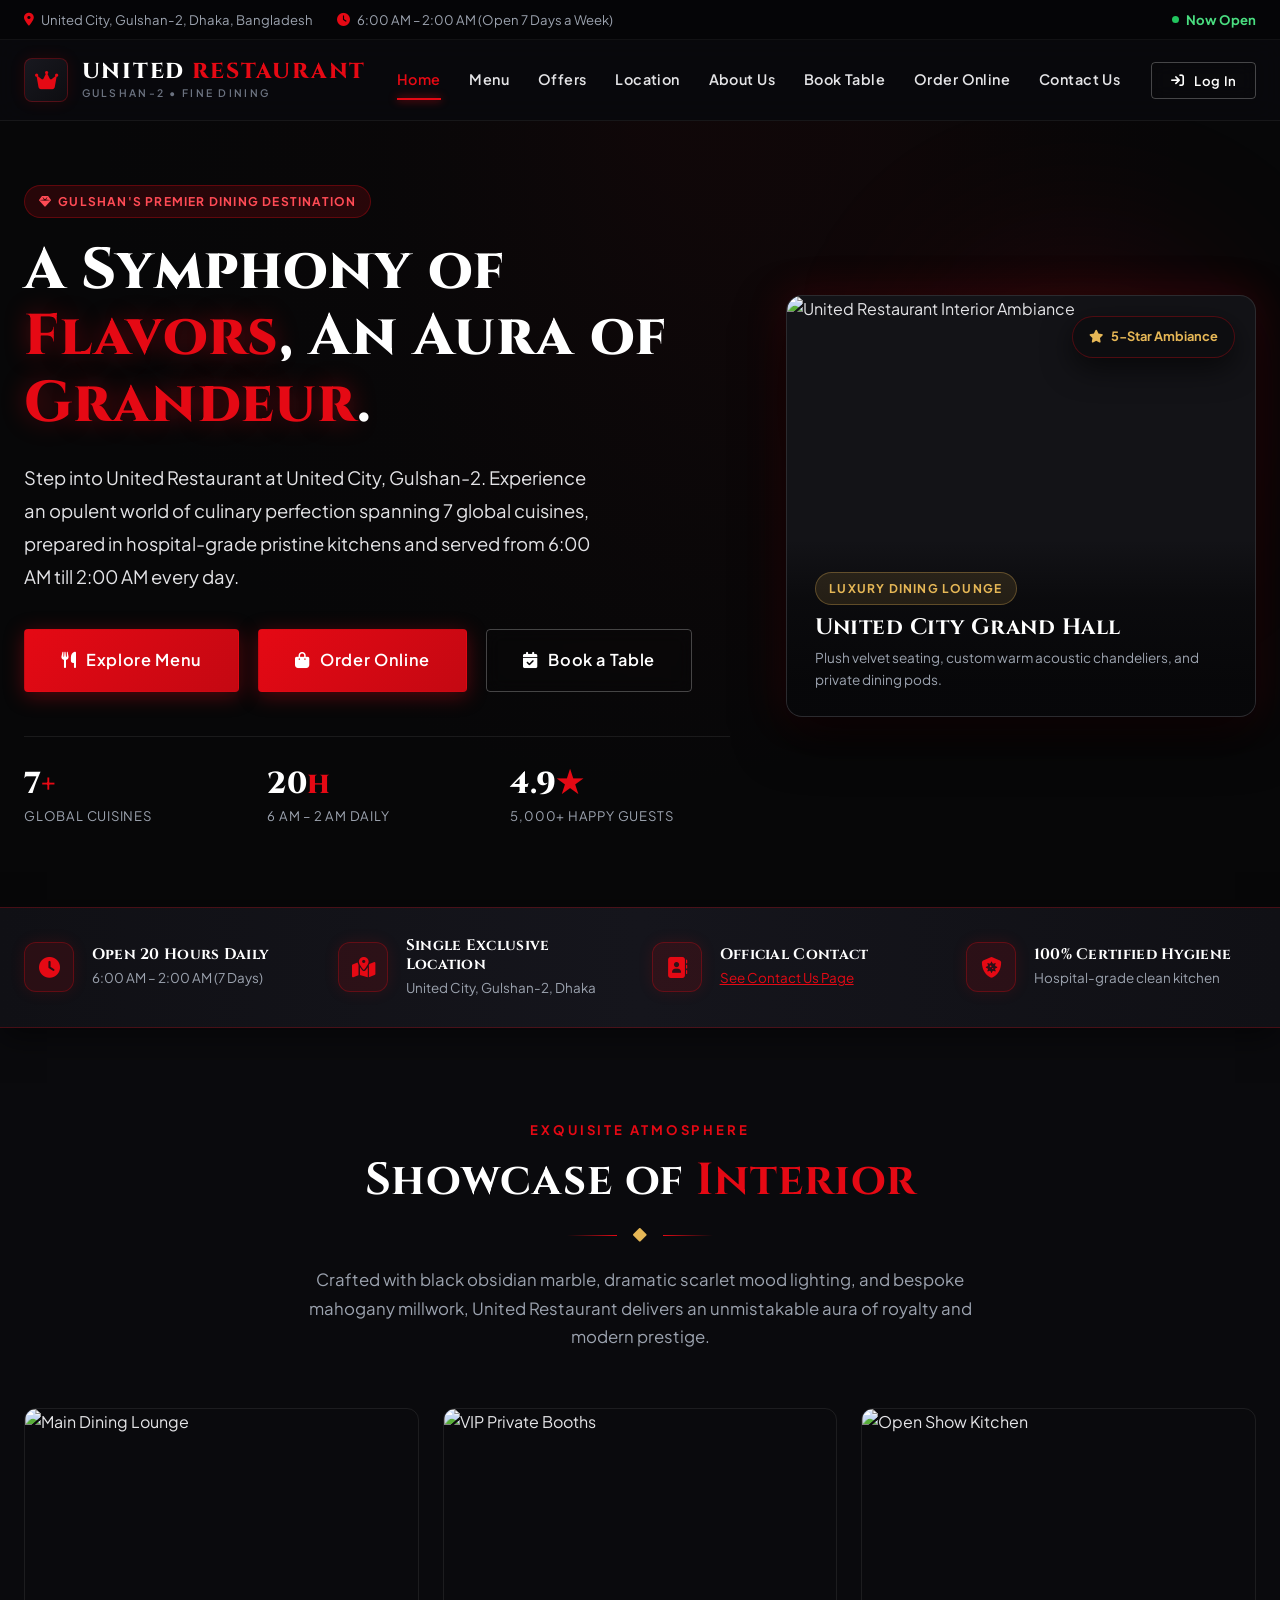
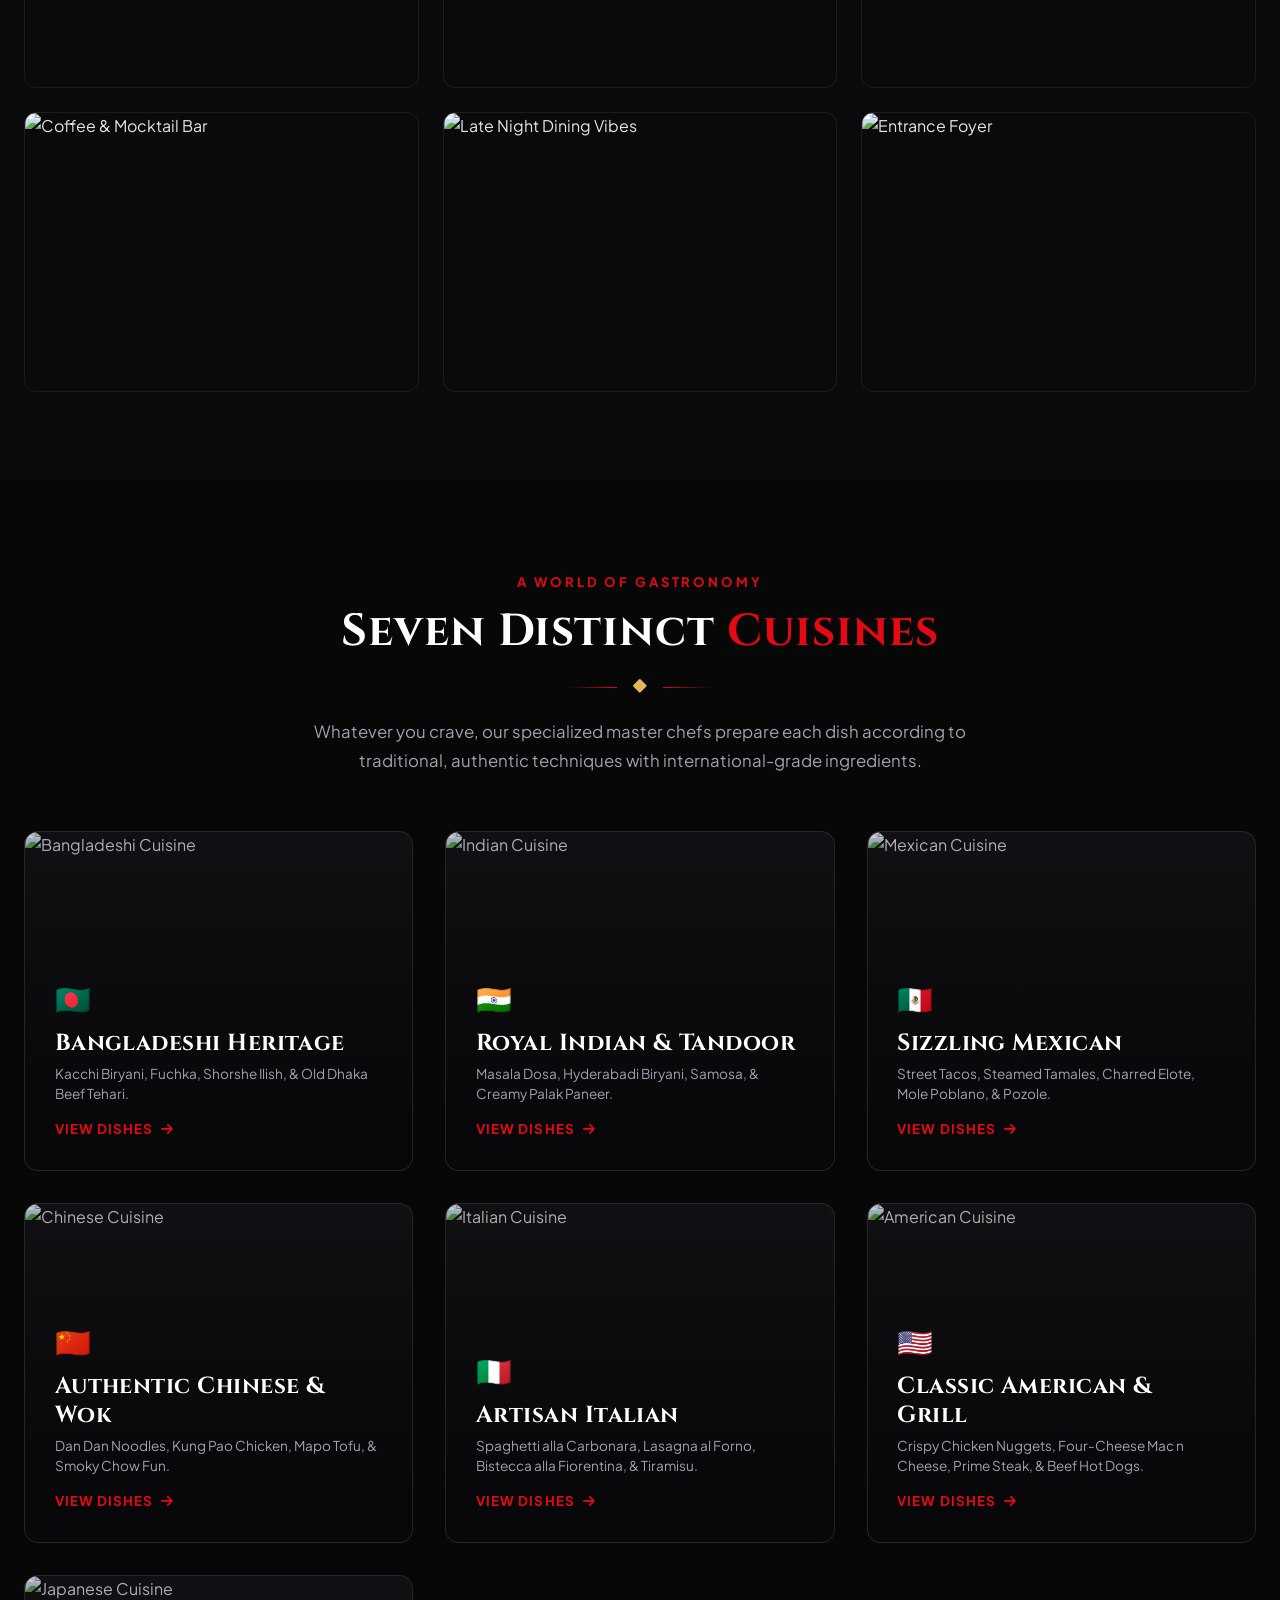
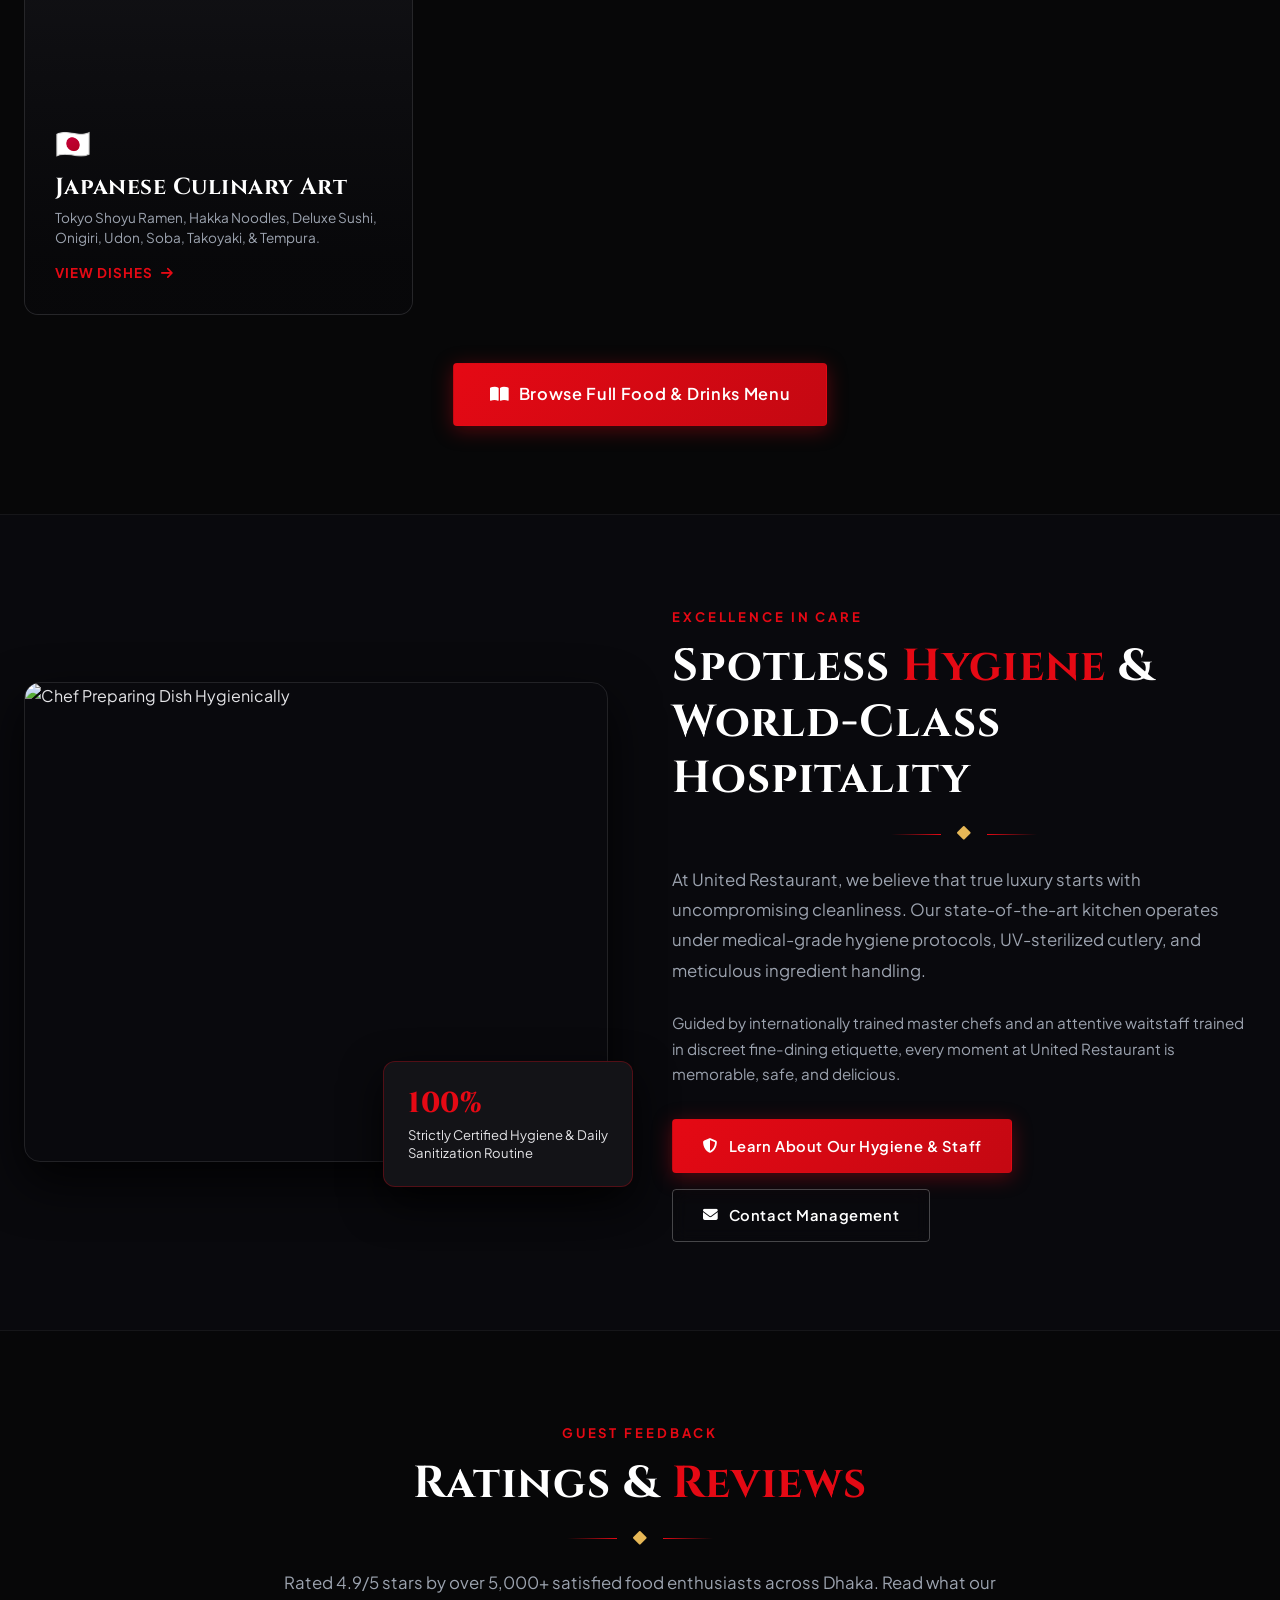
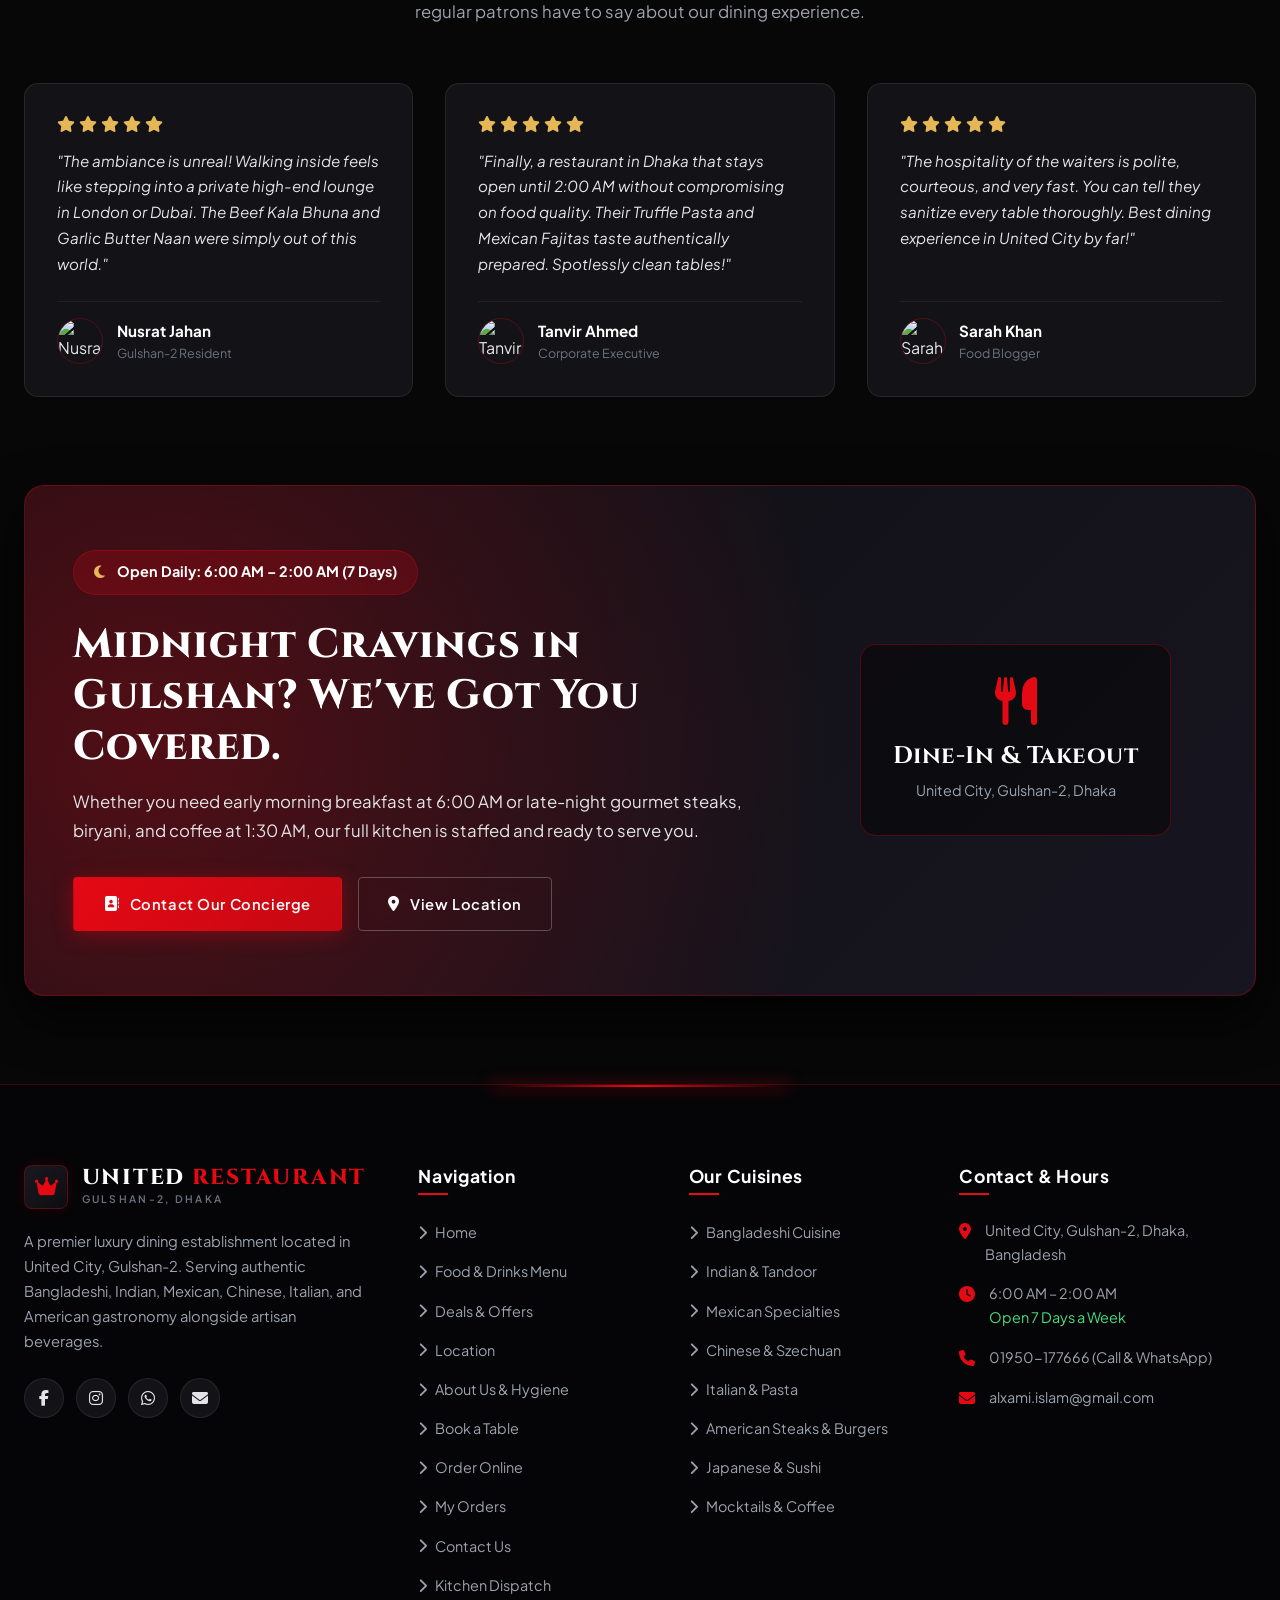
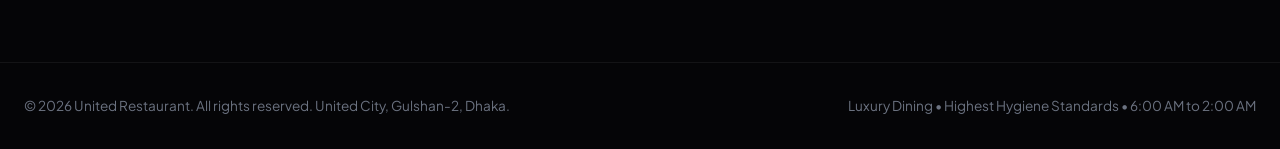
==== index.html @ a5e05c68 "Eliminate browser caching and implement real-time Firebase onSnapshot stream with live audio alerts " ====
<!DOCTYPE html>
<html lang="en">
<head>
  <meta charset="UTF-8">
  <meta name="viewport" content="width=device-width, initial-scale=1.0">
  <title>United Restaurant | Luxury Dining in Gulshan-2, Dhaka</title>
  <meta name="description" content="Experience unparalleled luxury multi-cuisine dining at United Restaurant, Gulshan-2, Dhaka. Serving authentic Bangladeshi, Indian, Mexican, Chinese, Italian, and American delicacies from 6:00 AM to 2:00 AM daily.">

  <!-- Font Awesome Icons -->
  <link rel="stylesheet" href="https://cdnjs.cloudflare.com/ajax/libs/font-awesome/6.5.1/css/all.min.css">
  
  <!-- Main Stylesheet -->
  <link rel="stylesheet" href="css/style.css">
</head>
<body>

  <!-- Top Announcement / Info Bar (Clean - Phone and Email moved to Contact Us) -->
  <header class="top-bar">
    <div class="container top-bar-content">
      <div class="top-bar-left">
        <span class="top-info-item">
          <i class="fa-solid fa-location-dot"></i> United City, Gulshan-2, Dhaka, Bangladesh
        </span>
        <span class="top-info-item">
          <i class="fa-solid fa-clock"></i> 6:00 AM – 2:00 AM (Open 7 Days a Week)
        </span>
      </div>
      <div class="top-bar-right">
        <span class="badge-live-pulse">Now Open</span>
      </div>
    </div>
  </header>

  <!-- Main Navigation Bar -->
  <header class="site-header">
    <div class="container navbar">
      <!-- Brand Logo -->
      <a href="index.html" class="brand-logo" aria-label="United Restaurant Home">
        <div class="logo-crest">
          <i class="fa-solid fa-crown"></i>
        </div>
        <div class="logo-text">
          <span class="logo-title">UNITED <span>RESTAURANT</span></span>
          <span class="logo-tagline">Gulshan-2 • Fine Dining</span>
        </div>
      </a>

      <!-- Navigation Links -->
      <nav class="nav-links">
        <a href="index.html" class="nav-link active">Home</a>
        <a href="menu.html" class="nav-link">Menu</a>
        <a href="offers.html" class="nav-link">Offers</a>
        <a href="location.html" class="nav-link">Location</a>
        <a href="about.html" class="nav-link">About Us</a>
        <a href="book-table.html" class="nav-link">Book Table</a>
        <a href="order-online.html" class="nav-link">Order Online</a>
        <a href="contact.html" class="nav-link">Contact Us</a>
      </nav>

      <!-- Nav Actions -->
      <div class="nav-actions">
        <div class="nav-auth-container"></div>
        <button class="mobile-toggle" aria-label="Toggle navigation menu">
          <i class="fa-solid fa-bars"></i>
        </button>
      </div>
    </div>
  </header>

  <!-- Hero Section -->
  <section class="hero">
    <div class="hero-glow-blob"></div>
    <div class="container hero-grid">
      <!-- Left Content -->
      <div class="hero-content fade-in-up">
        <div class="hero-badge-wrap">
          <span class="badge badge-red">
            <i class="fa-solid fa-gem"></i> Gulshan's Premier Dining Destination
          </span>
        </div>
        <h1 class="hero-title">
          A Symphony of <span class="highlight">Flavors</span>, An Aura of <span class="highlight">Grandeur</span>.
        </h1>
        <p class="hero-description">
          Step into United Restaurant at United City, Gulshan-2. Experience an opulent world of culinary perfection spanning 7 global cuisines, prepared in hospital-grade pristine kitchens and served from 6:00 AM till 2:00 AM every day.
        </p>

        <div class="hero-actions">
          <a href="menu.html" class="btn btn-primary btn-lg">
            <i class="fa-solid fa-utensils"></i> Explore Menu
          </a>
          <a href="order-online.html" class="btn btn-primary btn-lg btn-order-highlight">
            <i class="fa-solid fa-bag-shopping"></i> Order Online
          </a>
          <a href="book-table.html" class="btn btn-outline btn-lg btn-full-mobile">
            <i class="fa-solid fa-calendar-check"></i> Book a Table
          </a>
        </div>

        <div class="hero-key-stats">
          <div class="stat-item">
            <h4>7<span>+</span></h4>
            <p>Global Cuisines</p>
          </div>
          <div class="stat-item">
            <h4>20<span>h</span></h4>
            <p>6 AM – 2 AM Daily</p>
          </div>
          <div class="stat-item">
            <h4>4.9<span>★</span></h4>
            <p>5,000+ Happy Guests</p>
          </div>
        </div>
      </div>

      <!-- Right Showcase Card -->
      <div class="hero-card fade-in-up">
        <div class="hero-floating-badge">
          <i class="fa-solid fa-star"></i> 5-Star Ambiance
        </div>
        <img 
          src="https://images.unsplash.com/photo-1517248135467-4c7edcad34c4?q=80&w=1200&auto=format&fit=crop" 
          alt="United Restaurant Interior Ambiance" 
          class="hero-card-img"
        >
        <div class="hero-card-overlay">
          <span class="badge badge-gold" style="margin-bottom: 0.5rem;">Luxury Dining Lounge</span>
          <h3 style="font-size: 1.4rem; color: #fff; margin-bottom: 0.35rem;">United City Grand Hall</h3>
          <p style="font-size: 0.85rem; color: var(--text-muted);">
            Plush velvet seating, custom warm acoustic chandeliers, and private dining pods.
          </p>
        </div>
      </div>
    </div>
  </section>

  <!-- Quick Info Ribbon -->
  <section class="quick-ribbon">
    <div class="container ribbon-grid">
      <div class="ribbon-item">
        <div class="ribbon-icon">
          <i class="fa-solid fa-clock"></i>
        </div>
        <div class="ribbon-info">
          <h5>Open 20 Hours Daily</h5>
          <p>6:00 AM – 2:00 AM (7 Days)</p>
        </div>
      </div>

      <div class="ribbon-item">
        <div class="ribbon-icon">
          <i class="fa-solid fa-map-location-dot"></i>
        </div>
        <div class="ribbon-info">
          <h5>Single Exclusive Location</h5>
          <p>United City, Gulshan-2, Dhaka</p>
        </div>
      </div>

      <div class="ribbon-item">
        <div class="ribbon-icon">
          <i class="fa-solid fa-address-book"></i>
        </div>
        <div class="ribbon-info">
          <h5>Official Contact</h5>
          <p><a href="contact.html" style="color: var(--red-primary); text-decoration: underline;">See Contact Us Page</a></p>
        </div>
      </div>

      <div class="ribbon-item">
        <div class="ribbon-icon">
          <i class="fa-solid fa-shield-virus"></i>
        </div>
        <div class="ribbon-info">
          <h5>100% Certified Hygiene</h5>
          <p>Hospital-grade clean kitchen</p>
        </div>
      </div>
    </div>
  </section>

  <!-- Showcase of Interior / Atmosphere -->
  <section class="section-padding" style="background: #0a0a0d;">
    <div class="container">
      <div class="section-header fade-in-up">
        <span class="section-subtitle">Exquisite Atmosphere</span>
        <h2 class="section-title">Showcase of <span>Interior</span></h2>
        <div class="gold-divider"><i class="fa-solid fa-diamond"></i></div>
        <p class="section-desc">
          Crafted with black obsidian marble, dramatic scarlet mood lighting, and bespoke mahogany millwork, United Restaurant delivers an unmistakable aura of royalty and modern prestige.
        </p>
      </div>

      <div class="gallery-grid fade-in-up">
        <div class="gallery-item">
          <img src="https://images.unsplash.com/photo-1550966871-3ed3cdb5ed0c?q=80&w=900&auto=format&fit=crop" alt="Main Dining Lounge">
          <div class="gallery-caption">
            <h5>The Imperial Dining Lounge</h5>
            <p>Spacious, intimate seating with acoustic privacy</p>
          </div>
        </div>

        <div class="gallery-item">
          <img src="https://images.unsplash.com/photo-1544025162-d76694265947?q=80&w=900&auto=format&fit=crop" alt="VIP Private Booths">
          <div class="gallery-caption">
            <h5>Royal Private Chambers</h5>
            <p>Tailored for VIP dinners, family feasts & corporate meetings</p>
          </div>
        </div>

        <div class="gallery-item">
          <img src="https://images.unsplash.com/photo-1559339352-11d035aa65de?q=80&w=900&auto=format&fit=crop" alt="Open Show Kitchen">
          <div class="gallery-caption">
            <h5>Pristine Open Show Kitchen</h5>
            <p>Watch master chefs craft your dishes in spotlessly clean stations</p>
          </div>
        </div>

        <div class="gallery-item">
          <img src="https://images.unsplash.com/photo-1525610553991-2bede1a236e2?q=80&w=900&auto=format&fit=crop" alt="Coffee & Mocktail Bar">
          <div class="gallery-caption">
            <h5>Artisan Mocktail & Espresso Bar</h5>
            <p>Handcrafted beverages and premium roasted espresso</p>
          </div>
        </div>

        <div class="gallery-item">
          <img src="https://images.unsplash.com/photo-1514933651103-005eec06c04b?q=80&w=900&auto=format&fit=crop" alt="Late Night Dining Vibes">
          <div class="gallery-caption">
            <h5>Late-Night Mood Lighting</h5>
            <p>Warm scarlet glow welcoming night owls till 2:00 AM</p>
          </div>
        </div>

        <div class="gallery-item">
          <img src="https://images.unsplash.com/photo-1578474846511-04ba529f0b88?q=80&w=900&auto=format&fit=crop" alt="Entrance Foyer">
          <div class="gallery-caption">
            <h5>Grand Reception Foyer</h5>
            <p>Warm hospitality and discrete valet reception</p>
          </div>
        </div>
      </div>
    </div>
  </section>

  <!-- The 7 Global Cuisines Showcase -->
  <section class="section-padding">
    <div class="container">
      <div class="section-header fade-in-up">
        <span class="section-subtitle">A World of Gastronomy</span>
        <h2 class="section-title">Seven Distinct <span>Cuisines</span></h2>
        <div class="gold-divider"><i class="fa-solid fa-diamond"></i></div>
        <p class="section-desc">
          Whatever you crave, our specialized master chefs prepare each dish according to traditional, authentic techniques with international-grade ingredients.
        </p>
      </div>

      <div class="cuisine-grid fade-in-up">
        <!-- Bangladeshi -->
        <a href="menu.html#section-bangladeshi" class="cuisine-card">
          <img src="https://images.unsplash.com/photo-1563379091339-03b21ab4a4f8?q=80&w=800&auto=format&fit=crop" alt="Bangladeshi Cuisine" class="cuisine-img">
          <div class="cuisine-overlay">
            <div class="cuisine-flag">🇧🇩</div>
            <h3 class="cuisine-name">Bangladeshi Heritage</h3>
            <p class="cuisine-desc">Kacchi Biryani, Fuchka, Shorshe Ilish, & Old Dhaka Beef Tehari.</p>
            <span class="cuisine-link">View Dishes <i class="fa-solid fa-arrow-right"></i></span>
          </div>
        </a>

        <!-- Indian -->
        <a href="menu.html#section-indian" class="cuisine-card">
          <img src="https://images.unsplash.com/photo-1589302168068-964664d93dc0?q=80&w=800&auto=format&fit=crop" alt="Indian Cuisine" class="cuisine-img">
          <div class="cuisine-overlay">
            <div class="cuisine-flag">🇮🇳</div>
            <h3 class="cuisine-name">Royal Indian & Tandoor</h3>
            <p class="cuisine-desc">Masala Dosa, Hyderabadi Biryani, Samosa, & Creamy Palak Paneer.</p>
            <span class="cuisine-link">View Dishes <i class="fa-solid fa-arrow-right"></i></span>
          </div>
        </a>

        <!-- Mexican -->
        <a href="menu.html#section-mexican" class="cuisine-card">
          <img src="https://images.unsplash.com/photo-1565299585323-38d6b0865b47?q=80&w=800&auto=format&fit=crop" alt="Mexican Cuisine" class="cuisine-img">
          <div class="cuisine-overlay">
            <div class="cuisine-flag">🇲🇽</div>
            <h3 class="cuisine-name">Sizzling Mexican</h3>
            <p class="cuisine-desc">Street Tacos, Steamed Tamales, Charred Elote, Mole Poblano, & Pozole.</p>
            <span class="cuisine-link">View Dishes <i class="fa-solid fa-arrow-right"></i></span>
          </div>
        </a>

        <!-- Chinese -->
        <a href="menu.html#section-chinese" class="cuisine-card">
          <img src="https://images.unsplash.com/photo-1563245372-f21724e3856d?q=80&w=800&auto=format&fit=crop" alt="Chinese Cuisine" class="cuisine-img">
          <div class="cuisine-overlay">
            <div class="cuisine-flag">🇨🇳</div>
            <h3 class="cuisine-name">Authentic Chinese & Wok</h3>
            <p class="cuisine-desc">Dan Dan Noodles, Kung Pao Chicken, Mapo Tofu, & Smoky Chow Fun.</p>
            <span class="cuisine-link">View Dishes <i class="fa-solid fa-arrow-right"></i></span>
          </div>
        </a>

        <!-- Italian -->
        <a href="menu.html#section-italian" class="cuisine-card">
          <img src="https://images.unsplash.com/photo-1551183053-bf91a1d81141?q=80&w=800&auto=format&fit=crop" alt="Italian Cuisine" class="cuisine-img">
          <div class="cuisine-overlay">
            <div class="cuisine-flag">🇮🇹</div>
            <h3 class="cuisine-name">Artisan Italian</h3>
            <p class="cuisine-desc">Spaghetti alla Carbonara, Lasagna al Forno, Bistecca alla Fiorentina, & Tiramisu.</p>
            <span class="cuisine-link">View Dishes <i class="fa-solid fa-arrow-right"></i></span>
          </div>
        </a>

        <!-- American -->
        <a href="menu.html#section-american" class="cuisine-card">
          <img src="https://images.unsplash.com/photo-1550547660-d9450f859349?q=80&w=800&auto=format&fit=crop" alt="American Cuisine" class="cuisine-img">
          <div class="cuisine-overlay">
            <div class="cuisine-flag">🇺🇸</div>
            <h3 class="cuisine-name">Classic American & Grill</h3>
            <p class="cuisine-desc">Crispy Chicken Nuggets, Four-Cheese Mac n Cheese, Prime Steak, & Beef Hot Dogs.</p>
            <span class="cuisine-link">View Dishes <i class="fa-solid fa-arrow-right"></i></span>
          </div>
        </a>

        <!-- Japanese (NEW!) -->
        <a href="menu.html#section-japanese" class="cuisine-card">
          <img src="https://images.unsplash.com/photo-1569718212165-3a8278d5f624?q=80&w=800&auto=format&fit=crop" alt="Japanese Cuisine" class="cuisine-img">
          <div class="cuisine-overlay">
            <div class="cuisine-flag">🇯🇵</div>
            <h3 class="cuisine-name">Japanese Culinary Art</h3>
            <p class="cuisine-desc">Tokyo Shoyu Ramen, Hakka Noodles, Deluxe Sushi, Onigiri, Udon, Soba, Takoyaki, & Tempura.</p>
            <span class="cuisine-link">View Dishes <i class="fa-solid fa-arrow-right"></i></span>
          </div>
        </a>
      </div>

      <div class="text-center" style="margin-top: 3rem;">
        <a href="menu.html" class="btn btn-primary btn-lg">
          <i class="fa-solid fa-book-open"></i> Browse Full Food & Drinks Menu
        </a>
      </div>
    </div>
  </section>

  <!-- Cleanliness & Hygiene Feature Callout -->
  <section class="section-padding" style="background: #09090d; border-top: 1px solid rgba(255,255,255,0.05); border-bottom: 1px solid rgba(255,255,255,0.05);">
    <div class="container">
      <div class="about-hero-grid">
        <div class="about-img-composition fade-in-up">
          <img src="https://images.unsplash.com/photo-1556910103-1c02745aae4d?q=80&w=900&auto=format&fit=crop" alt="Chef Preparing Dish Hygienically" class="about-main-img">
          <div class="about-sub-card">
            <h4>100%</h4>
            <p>Strictly Certified Hygiene & Daily Sanitization Routine</p>
          </div>
        </div>

        <div class="about-text-content fade-in-up">
          <span class="section-subtitle">Excellence in Care</span>
          <h2 class="section-title">Spotless <span>Hygiene</span> & World-Class Hospitality</h2>
          <div class="gold-divider" style="margin-left: 0;"><i class="fa-solid fa-diamond"></i></div>
          <p style="color: var(--text-muted); font-size: 1.05rem; line-height: 1.8; margin-bottom: 1.5rem;">
            At United Restaurant, we believe that true luxury starts with uncompromising cleanliness. Our state-of-the-art kitchen operates under medical-grade hygiene protocols, UV-sterilized cutlery, and meticulous ingredient handling.
          </p>
          <p style="color: var(--text-muted); font-size: 0.95rem; line-height: 1.7; margin-bottom: 2rem;">
            Guided by internationally trained master chefs and an attentive waitstaff trained in discreet fine-dining etiquette, every moment at United Restaurant is memorable, safe, and delicious.
          </p>

          <div style="display: flex; gap: 1rem; flex-wrap: wrap;">
            <a href="about.html" class="btn btn-primary">
              <i class="fa-solid fa-shield-halved"></i> Learn About Our Hygiene & Staff
            </a>
            <a href="contact.html" class="btn btn-outline">
              <i class="fa-solid fa-envelope"></i> Contact Management
            </a>
          </div>
        </div>
      </div>
    </div>
  </section>

  <!-- Ratings & Guest Reviews -->
  <section class="section-padding">
    <div class="container">
      <div class="section-header fade-in-up">
        <span class="section-subtitle">Guest Feedback</span>
        <h2 class="section-title">Ratings & <span>Reviews</span></h2>
        <div class="gold-divider"><i class="fa-solid fa-diamond"></i></div>
        <p class="section-desc">
          Rated 4.9/5 stars by over 5,000+ satisfied food enthusiasts across Dhaka. Read what our regular patrons have to say about our dining experience.
        </p>
      </div>

      <div class="reviews-grid fade-in-up">
        <div class="review-card">
          <div class="review-stars">
            <i class="fa-solid fa-star"></i>
            <i class="fa-solid fa-star"></i>
            <i class="fa-solid fa-star"></i>
            <i class="fa-solid fa-star"></i>
            <i class="fa-solid fa-star"></i>
          </div>
          <p class="review-text">
            "The ambiance is unreal! Walking inside feels like stepping into a private high-end lounge in London or Dubai. The Beef Kala Bhuna and Garlic Butter Naan were simply out of this world."
          </p>
          <div class="review-author">
            <img src="https://images.unsplash.com/photo-1534528741775-53994a69daeb?q=80&w=150&auto=format&fit=crop" alt="Nusrat Jahan" class="review-avatar">
            <div>
              <div class="author-name">Nusrat Jahan</div>
              <div class="author-title">Gulshan-2 Resident</div>
            </div>
          </div>
        </div>

        <div class="review-card">
          <div class="review-stars">
            <i class="fa-solid fa-star"></i>
            <i class="fa-solid fa-star"></i>
            <i class="fa-solid fa-star"></i>
            <i class="fa-solid fa-star"></i>
            <i class="fa-solid fa-star"></i>
          </div>
          <p class="review-text">
            "Finally, a restaurant in Dhaka that stays open until 2:00 AM without compromising on food quality. Their Truffle Pasta and Mexican Fajitas taste authentically prepared. Spotlessly clean tables!"
          </p>
          <div class="review-author">
            <img src="https://images.unsplash.com/photo-1507003211169-0a1dd7228f2d?q=80&w=150&auto=format&fit=crop" alt="Tanvir Ahmed" class="review-avatar">
            <div>
              <div class="author-name">Tanvir Ahmed</div>
              <div class="author-title">Corporate Executive</div>
            </div>
          </div>
        </div>

        <div class="review-card">
          <div class="review-stars">
            <i class="fa-solid fa-star"></i>
            <i class="fa-solid fa-star"></i>
            <i class="fa-solid fa-star"></i>
            <i class="fa-solid fa-star"></i>
            <i class="fa-solid fa-star"></i>
          </div>
          <p class="review-text">
            "The hospitality of the waiters is polite, courteous, and very fast. You can tell they sanitize every table thoroughly. Best dining experience in United City by far!"
          </p>
          <div class="review-author">
            <img src="https://images.unsplash.com/photo-1517841905240-472988babdf9?q=80&w=150&auto=format&fit=crop" alt="Sarah Khan" class="review-avatar">
            <div>
              <div class="author-name">Sarah Khan</div>
              <div class="author-title">Food Blogger</div>
            </div>
          </div>
        </div>
      </div>
    </div>
  </section>

  <!-- Late Night Dining Banner -->
  <section class="section-padding" style="padding-top: 0;">
    <div class="container">
      <div class="late-night-banner fade-in-up">
        <div class="late-night-grid">
          <div class="late-night-content">
            <div class="late-night-time-pill">
              <i class="fa-solid fa-moon text-gold"></i> Open Daily: 6:00 AM – 2:00 AM (7 Days)
            </div>
            <h2>Midnight Cravings in Gulshan? We've Got You Covered.</h2>
            <p>
              Whether you need early morning breakfast at 6:00 AM or late-night gourmet steaks, biryani, and coffee at 1:30 AM, our full kitchen is staffed and ready to serve you.
            </p>
            <div style="display: flex; gap: 1rem; flex-wrap: wrap;">
              <a href="contact.html" class="btn btn-primary">
                <i class="fa-solid fa-address-book"></i> Contact Our Concierge
              </a>
              <a href="location.html" class="btn btn-outline">
                <i class="fa-solid fa-location-dot"></i> View Location
              </a>
            </div>
          </div>
          <div class="text-center">
            <div style="display: inline-block; padding: 2rem; background: rgba(0,0,0,0.4); border-radius: 16px; border: 1px solid var(--border-red);">
              <i class="fa-solid fa-utensils" style="font-size: 3rem; color: var(--red-primary); margin-bottom: 1rem;"></i>
              <h3 style="color: #fff; font-size: 1.5rem; margin-bottom: 0.5rem;">Dine-In & Takeout</h3>
              <p style="color: var(--text-muted); font-size: 0.9rem;">United City, Gulshan-2, Dhaka</p>
            </div>
          </div>
        </div>
      </div>
    </div>
  </section>

  <!-- Footer -->
  <footer class="site-footer">
    <div class="container footer-grid">
      <!-- Col 1: Brand Info -->
      <div class="footer-brand">
        <a href="index.html" class="brand-logo" style="margin-bottom: 1rem;">
          <div class="logo-crest">
            <i class="fa-solid fa-crown"></i>
          </div>
          <div class="logo-text">
            <span class="logo-title">UNITED <span>RESTAURANT</span></span>
            <span class="logo-tagline">Gulshan-2, Dhaka</span>
          </div>
        </a>
        <p>
          A premier luxury dining establishment located in United City, Gulshan-2. Serving authentic Bangladeshi, Indian, Mexican, Chinese, Italian, and American gastronomy alongside artisan beverages.
        </p>
        <div class="footer-socials">
          <a href="#" class="social-link" aria-label="Facebook"><i class="fa-brands fa-facebook-f"></i></a>
          <a href="#" class="social-link" aria-label="Instagram"><i class="fa-brands fa-instagram"></i></a>
          <a href="https://wa.me/8801950177666" target="_blank" class="social-link" aria-label="WhatsApp"><i class="fa-brands fa-whatsapp"></i></a>
          <a href="mailto:alxami.islam@gmail.com" class="social-link" aria-label="Email"><i class="fa-solid fa-envelope"></i></a>
        </div>
      </div>

      <!-- Col 2: Navigation Links -->
      <div>
        <h4 class="footer-title">Navigation</h4>
        <ul class="footer-links">
          <li><a href="index.html"><i class="fa-solid fa-chevron-right"></i> Home</a></li>
          <li><a href="menu.html"><i class="fa-solid fa-chevron-right"></i> Food & Drinks Menu</a></li>
          <li><a href="offers.html"><i class="fa-solid fa-chevron-right"></i> Deals & Offers</a></li>
          <li><a href="location.html"><i class="fa-solid fa-chevron-right"></i> Location</a></li>
          <li><a href="about.html"><i class="fa-solid fa-chevron-right"></i> About Us & Hygiene</a></li>
          <li><a href="book-table.html"><i class="fa-solid fa-chevron-right"></i> Book a Table</a></li>
          <li><a href="order-online.html"><i class="fa-solid fa-chevron-right"></i> Order Online</a></li>
          <li><a href="my-orders.html"><i class="fa-solid fa-chevron-right"></i> My Orders</a></li>
          <li><a href="contact.html"><i class="fa-solid fa-chevron-right"></i> Contact Us</a></li>
          <li><a href="admin-orders.html"><i class="fa-solid fa-chevron-right"></i> Kitchen Dispatch</a></li>
        </ul>
      </div>

      <!-- Col 3: Cuisines -->
      <div>
        <h4 class="footer-title">Our Cuisines</h4>
        <ul class="footer-links">
          <li><a href="menu.html#section-bangladeshi"><i class="fa-solid fa-chevron-right"></i> Bangladeshi Cuisine</a></li>
          <li><a href="menu.html#section-indian"><i class="fa-solid fa-chevron-right"></i> Indian & Tandoor</a></li>
          <li><a href="menu.html#section-mexican"><i class="fa-solid fa-chevron-right"></i> Mexican Specialties</a></li>
          <li><a href="menu.html#section-chinese"><i class="fa-solid fa-chevron-right"></i> Chinese & Szechuan</a></li>
          <li><a href="menu.html#section-italian"><i class="fa-solid fa-chevron-right"></i> Italian & Pasta</a></li>
          <li><a href="menu.html#section-american"><i class="fa-solid fa-chevron-right"></i> American Steaks & Burgers</a></li>
          <li><a href="menu.html#section-japanese"><i class="fa-solid fa-chevron-right"></i> Japanese & Sushi</a></li>
          <li><a href="menu.html#section-drinks"><i class="fa-solid fa-chevron-right"></i> Mocktails & Coffee</a></li>
        </ul>
      </div>

      <!-- Col 4: Contact & Hours -->
      <div>
        <h4 class="footer-title">Contact & Hours</h4>
        <div class="footer-contact-item">
          <i class="fa-solid fa-location-dot"></i>
          <div>United City, Gulshan-2, Dhaka, Bangladesh</div>
        </div>
        <div class="footer-contact-item">
          <i class="fa-solid fa-clock"></i>
          <div>6:00 AM – 2:00 AM<br><span style="color: #4ade80;">Open 7 Days a Week</span></div>
        </div>
        <div class="footer-contact-item">
          <i class="fa-solid fa-phone"></i>
          <div><a href="tel:01950177666">01950-177666</a> (Call & WhatsApp)</div>
        </div>
        <div class="footer-contact-item">
          <i class="fa-solid fa-envelope"></i>
          <div><a href="mailto:alxami.islam@gmail.com">alxami.islam@gmail.com</a></div>
        </div>
      </div>
    </div>

    <div class="container footer-bottom">
      <p>&copy; 2026 United Restaurant. All rights reserved. United City, Gulshan-2, Dhaka.</p>
      <p>Luxury Dining • Highest Hygiene Standards • 6:00 AM to 2:00 AM</p>
    </div>
  </footer>

  <!-- Google Firebase Cloud SDK (Compat) -->
  <script src="https://www.gstatic.com/firebasejs/10.12.0/firebase-app-compat.js"></script>
  <script src="https://www.gstatic.com/firebasejs/10.12.0/firebase-firestore-compat.js"></script>
  <script src="js/firebase-config.js?v=2.2"></script>
  <script src="js/main.js?v=2.2"></script>
  <script src="js/auth.js?v=2.2"></script>
</body>
</html>
---- css/style.css ----
/* ==========================================================================
   UNITED RESTAURANT - LUXURY RED & BLACK THEME
   Location: United City, Gulshan-2, Dhaka, Bangladesh
   Hours: 6:00 AM - 2:00 AM (7 Days a Week)
   Contact: 01950-177666 | alxami.islam@gmail.com
   ========================================================================== */

@import url('https://fonts.googleapis.com/css2?family=Cinzel:wght@500;600;700;800;900&family=Plus+Jakarta+Sans:ital,wght@0,300;0,400;0,500;0,600;0,700;0,800;1,400&family=Playfair+Display:ital,wght@0,500;0,600;0,700;1,400&display=swap');

:root {
  /* Colors */
  --bg-deep: #070708;
  --bg-dark: #0d0d10;
  --bg-card: #131317;
  --bg-card-hover: #1c1c22;
  --bg-elevated: #22222a;
  
  --red-primary: #e50914;
  --red-crimson: #c40812;
  --red-dark: #82060c;
  --red-glow: rgba(229, 9, 20, 0.35);
  --red-glow-subtle: rgba(229, 9, 20, 0.12);
  
  --gold-accent: #e6b756;
  --gold-glow: rgba(230, 183, 86, 0.25);
  
  --text-white: #ffffff;
  --text-light: #e4e4e7;
  --text-muted: #9ca3af;
  --text-dim: #6b7280;
  
  --border-subtle: rgba(255, 255, 255, 0.08);
  --border-red: rgba(229, 9, 20, 0.3);
  --border-red-bright: rgba(229, 9, 20, 0.8);
  
  /* Fonts */
  --font-serif: 'Cinzel', 'Playfair Display', Georgia, serif;
  --font-display: 'Playfair Display', Georgia, serif;
  --font-sans: 'Plus Jakarta Sans', -apple-system, BlinkMacSystemFont, 'Segoe UI', Roboto, sans-serif;
  
  /* Shadows & Glows */
  --shadow-sm: 0 4px 12px rgba(0, 0, 0, 0.4);
  --shadow-md: 0 10px 30px rgba(0, 0, 0, 0.6);
  --shadow-lg: 0 20px 50px rgba(0, 0, 0, 0.8);
  --shadow-red: 0 8px 30px rgba(229, 9, 20, 0.4);
  
  /* Transitions */
  --transition-fast: 0.2s cubic-bezier(0.4, 0, 0.2, 1);
  --transition-normal: 0.35s cubic-bezier(0.4, 0, 0.2, 1);
  --transition-slow: 0.6s cubic-bezier(0.16, 1, 0.3, 1);
}

/* ==========================================================================
   Base & Reset
   ========================================================================== */
*, *::before, *::after {
  box-sizing: border-box;
  margin: 0;
  padding: 0;
}

html {
  scroll-behavior: smooth;
  font-size: 16px;
  background-color: var(--bg-deep);
  overflow-x: hidden !important;
  width: 100% !important;
  max-width: 100% !important;
}

body {
  font-family: var(--font-sans);
  background-color: var(--bg-deep);
  color: var(--text-light);
  line-height: 1.65;
  overflow-x: hidden !important;
  width: 100% !important;
  max-width: 100% !important;
  position: relative;
  touch-action: pan-y;
  -webkit-font-smoothing: antialiased;
  -moz-osx-font-smoothing: grayscale;
}

main, section, header, footer, .container, .container-fluid, .hero, .hero-grid, .about-hero-grid, .late-night-grid, .footer-grid {
  max-width: 100% !important;
  box-sizing: border-box;
}

img {
  max-width: 100%;
  height: auto;
  display: block;
}

a {
  color: inherit;
  text-decoration: none;
  transition: var(--transition-fast);
}

button, input, textarea, select {
  font-family: inherit;
  font-size: inherit;
}

ul, ol {
  list-style: none;
}

/* Custom Scrollbar */
::-webkit-scrollbar {
  width: 10px;
}
::-webkit-scrollbar-track {
  background: var(--bg-deep);
}
::-webkit-scrollbar-thumb {
  background: #26262e;
  border-radius: 5px;
  border: 2px solid var(--bg-deep);
}
::-webkit-scrollbar-thumb:hover {
  background: var(--red-crimson);
}

/* ==========================================================================
   Typography & Utilities
   ========================================================================== */
h1, h2, h3, h4, h5, h6 {
  font-family: var(--font-serif);
  color: var(--text-white);
  line-height: 1.25;
  letter-spacing: 0.02em;
}

.text-red {
  color: var(--red-primary) !important;
}

.text-gold {
  color: var(--gold-accent) !important;
}

.text-muted {
  color: var(--text-muted);
}

.text-center {
  text-align: center;
}

.container {
  width: 100%;
  max-width: 1240px;
  margin: 0 auto;
  padding: 0 1.5rem;
}

.container-fluid {
  width: 100%;
  padding: 0 1.5rem;
}

.section-padding {
  padding: 5.5rem 0;
}

@media (max-width: 768px) {
  .section-padding {
    padding: 3.5rem 0;
  }
}

.badge {
  display: inline-flex;
  align-items: center;
  gap: 0.4rem;
  padding: 0.35rem 0.85rem;
  font-size: 0.75rem;
  font-weight: 700;
  text-transform: uppercase;
  letter-spacing: 0.1em;
  border-radius: 999px;
}

.badge-red {
  background: rgba(229, 9, 20, 0.15);
  color: #ff4b55;
  border: 1px solid var(--border-red);
}

.badge-gold {
  background: rgba(230, 183, 86, 0.12);
  color: var(--gold-accent);
  border: 1px solid rgba(230, 183, 86, 0.3);
}

/* Section Header styling */
.section-header {
  text-align: center;
  max-width: 720px;
  margin: 0 auto 3.5rem;
}

.section-subtitle {
  display: inline-block;
  font-family: var(--font-sans);
  font-size: 0.82rem;
  font-weight: 700;
  text-transform: uppercase;
  letter-spacing: 0.22em;
  color: var(--red-primary);
  margin-bottom: 0.75rem;
}

.section-title {
  font-size: clamp(2rem, 3.5vw, 2.9rem);
  font-weight: 700;
  margin-bottom: 1rem;
  color: var(--text-white);
}

.section-title span {
  color: var(--red-primary);
  position: relative;
}

.section-desc {
  color: var(--text-muted);
  font-size: 1.05rem;
  line-height: 1.7;
}

.gold-divider {
  display: flex;
  align-items: center;
  justify-content: center;
  gap: 1rem;
  margin: 1.25rem auto 1.5rem;
}

.gold-divider::before,
.gold-divider::after {
  content: '';
  height: 1px;
  width: 50px;
  background: linear-gradient(90deg, transparent, var(--red-primary));
}

.gold-divider::after {
  background: linear-gradient(90deg, var(--red-primary), transparent);
}

.gold-divider i {
  color: var(--gold-accent);
  font-size: 0.85rem;
}

/* ==========================================================================
   Buttons
   ========================================================================== */
.btn {
  display: inline-flex;
  align-items: center;
  justify-content: center;
  gap: 0.65rem;
  padding: 0.85rem 1.85rem;
  font-weight: 600;
  font-size: 0.92rem;
  letter-spacing: 0.04em;
  border-radius: 4px;
  cursor: pointer;
  transition: all var(--transition-fast);
  border: 1px solid transparent;
  white-space: nowrap;
}

.btn-primary {
  background: linear-gradient(135deg, var(--red-primary) 0%, var(--red-crimson) 100%);
  color: var(--text-white);
  box-shadow: 0 4px 20px var(--red-glow);
}

.btn-primary:hover {
  background: linear-gradient(135deg, #ff1a26 0%, var(--red-primary) 100%);
  transform: translateY(-2px);
  box-shadow: 0 8px 30px rgba(229, 9, 20, 0.6);
  color: #fff;
}

.btn-outline {
  background: transparent;
  color: var(--text-white);
  border: 1px solid rgba(255, 255, 255, 0.25);
  backdrop-filter: blur(8px);
}

.btn-outline:hover {
  border-color: var(--red-primary);
  background: rgba(229, 9, 20, 0.1);
  color: var(--text-white);
  transform: translateY(-2px);
}

.btn-whatsapp {
  background: #25D366;
  color: #fff;
  font-weight: 700;
  box-shadow: 0 4px 18px rgba(37, 211, 102, 0.3);
}

.btn-whatsapp:hover {
  background: #1eb956;
  color: #fff;
  transform: translateY(-2px);
  box-shadow: 0 8px 25px rgba(37, 211, 102, 0.45);
}

.btn-sm {
  padding: 0.55rem 1.15rem;
  font-size: 0.82rem;
}

.btn-lg {
  padding: 1.05rem 2.25rem;
  font-size: 1.02rem;
}

/* ==========================================================================
   Top Announcement / Info Bar
   ========================================================================== */
.top-bar {
  background: #050507;
  border-bottom: 1px solid rgba(255, 255, 255, 0.05);
  font-size: 0.82rem;
  padding: 0.55rem 0;
  color: var(--text-muted);
}

.top-bar-content {
  display: flex;
  align-items: center;
  justify-content: space-between;
  gap: 1rem;
}

.top-bar-left, .top-bar-right {
  display: flex;
  align-items: center;
  gap: 1.5rem;
  flex-wrap: wrap;
}

.top-info-item {
  display: inline-flex;
  align-items: center;
  gap: 0.45rem;
}

.top-info-item i {
  color: var(--red-primary);
}

.top-info-item a:hover {
  color: var(--red-primary);
}

.badge-live-pulse {
  position: relative;
  display: inline-flex;
  align-items: center;
  gap: 0.45rem;
  font-weight: 700;
  color: #4ade80;
}

.badge-live-pulse::before {
  content: '';
  width: 7px;
  height: 7px;
  background-color: #22c55e;
  border-radius: 50%;
  box-shadow: 0 0 0 0 rgba(34, 197, 94, 0.7);
  animation: pulse-green 1.8s infinite;
}

@keyframes pulse-green {
  0% { transform: scale(0.95); box-shadow: 0 0 0 0 rgba(34, 197, 94, 0.7); }
  70% { transform: scale(1); box-shadow: 0 0 0 7px rgba(34, 197, 94, 0); }
  100% { transform: scale(0.95); box-shadow: 0 0 0 0 rgba(34, 197, 94, 0); }
}

@media (max-width: 900px) {
  .top-bar {
    display: none;
  }
}

/* ==========================================================================
   Header & Navigation
   ========================================================================== */
.site-header {
  position: sticky;
  top: 0;
  left: 0;
  width: 100%;
  z-index: 1000;
  background: rgba(10, 10, 13, 0.88);
  backdrop-filter: blur(14px);
  -webkit-backdrop-filter: blur(14px);
  border-bottom: 1px solid rgba(255, 255, 255, 0.06);
  transition: background var(--transition-normal), box-shadow var(--transition-normal);
}

.site-header.scrolled {
  background: rgba(7, 7, 9, 0.96);
  box-shadow: 0 8px 30px rgba(0, 0, 0, 0.7);
  border-bottom-color: rgba(229, 9, 20, 0.2);
}

.navbar {
  display: flex;
  align-items: center;
  justify-content: space-between;
  height: 80px;
}

/* Logo */
.brand-logo {
  display: flex;
  align-items: center;
  gap: 0.85rem;
}

.logo-crest {
  width: 44px;
  height: 44px;
  border-radius: 8px;
  background: linear-gradient(135deg, #18181f 0%, #0d0d11 100%);
  border: 1px solid var(--border-red);
  display: flex;
  align-items: center;
  justify-content: center;
  color: var(--red-primary);
  font-size: 1.3rem;
  box-shadow: 0 0 15px var(--red-glow-subtle);
  transition: transform var(--transition-fast), border-color var(--transition-fast);
}

.brand-logo:hover .logo-crest {
  transform: rotate(5deg) scale(1.05);
  border-color: var(--red-primary);
  box-shadow: 0 0 25px var(--red-glow);
}

.logo-text {
  display: flex;
  flex-direction: column;
}

.logo-title {
  font-family: var(--font-serif);
  font-size: 1.35rem;
  font-weight: 800;
  letter-spacing: 0.08em;
  color: var(--text-white);
  line-height: 1.1;
}

.logo-title span {
  color: var(--red-primary);
}

.logo-tagline {
  font-size: 0.65rem;
  text-transform: uppercase;
  letter-spacing: 0.22em;
  color: var(--text-dim);
  font-weight: 600;
}

/* Desktop Nav Links */
.nav-links {
  display: flex;
  align-items: center;
  gap: 1.8rem;
}

.nav-link {
  font-size: 0.9rem;
  font-weight: 600;
  letter-spacing: 0.03em;
  color: var(--text-light);
  position: relative;
  padding: 0.35rem 0;
  transition: color var(--transition-fast);
}

.nav-link::after {
  content: '';
  position: absolute;
  bottom: -2px;
  left: 0;
  width: 0%;
  height: 2px;
  background: var(--red-primary);
  transition: width var(--transition-fast);
  box-shadow: 0 0 8px var(--red-primary);
}

.nav-link:hover,
.nav-link.active {
  color: var(--text-white);
}

.nav-link:hover::after,
.nav-link.active::after {
  width: 100%;
}

.nav-link.active {
  color: var(--red-primary);
}

/* Header CTAs */
.nav-actions {
  display: flex;
  align-items: center;
  gap: 0.85rem;
}

/* Mobile Hamburger Toggle */
.mobile-toggle {
  display: none;
  background: transparent;
  border: none;
  color: var(--text-white);
  font-size: 1.45rem;
  cursor: pointer;
  padding: 0.4rem;
  line-height: 1;
}

@media (max-width: 1024px) {
  .nav-links {
    position: fixed;
    top: 80px;
    left: 0;
    width: 100%;
    height: calc(100vh - 80px);
    background: rgba(9, 9, 12, 0.98);
    backdrop-filter: blur(20px);
    flex-direction: column;
    justify-content: flex-start;
    align-items: flex-start;
    padding: 2rem 1.75rem;
    gap: 1.25rem;
    transform: translateX(-100%);
    visibility: hidden;
    pointer-events: none;
    transition: transform var(--transition-normal), visibility var(--transition-normal);
    overflow-y: auto;
    border-top: 1px solid rgba(229, 9, 20, 0.2);
  }

  .nav-links.open {
    transform: translateX(0);
    visibility: visible;
    pointer-events: auto;
  }

  .nav-link {
    font-size: 1.2rem;
    width: 100%;
    padding: 0.75rem 0;
    border-bottom: 1px solid rgba(255, 255, 255, 0.05);
  }

  .mobile-toggle {
    display: block;
  }

  .nav-actions .btn-primary {
    display: none;
  }
}

/* ==========================================================================
   Page Banner / Hero Compact (For Interior Pages)
   ========================================================================== */
.page-banner {
  position: relative;
  padding: 3rem 0 2.25rem;
  background: radial-gradient(circle at 50% 0%, rgba(229, 9, 20, 0.18) 0%, rgba(7, 7, 8, 1) 70%);
  border-bottom: 1px solid rgba(255, 255, 255, 0.06);
  text-align: center;
  overflow: hidden;
}

.page-banner::before {
  content: '';
  position: absolute;
  top: 0;
  left: 0;
  right: 0;
  bottom: 0;
  background-image: radial-gradient(rgba(255, 255, 255, 0.04) 1px, transparent 1px);
  background-size: 32px 32px;
  opacity: 0.4;
  pointer-events: none;
}

.page-banner-title {
  font-size: clamp(2.2rem, 4vw, 3.4rem);
  font-weight: 800;
  color: var(--text-white);
  margin-bottom: 0.75rem;
}

.page-banner-title span {
  color: var(--red-primary);
}

.page-banner-desc {
  max-width: 650px;
  margin: 0 auto;
  color: var(--text-muted);
  font-size: 1.05rem;
}

.breadcrumbs {
  display: flex;
  align-items: center;
  justify-content: center;
  gap: 0.6rem;
  margin-top: 1.25rem;
  font-size: 0.85rem;
  color: var(--text-dim);
}

.breadcrumbs a {
  color: var(--text-muted);
}

.breadcrumbs a:hover {
  color: var(--red-primary);
}

.breadcrumbs i {
  font-size: 0.7rem;
}

/* ==========================================================================
   Hero Section (Homepage)
   ========================================================================== */
.hero {
  position: relative;
  min-height: calc(100vh - 120px);
  display: flex;
  align-items: center;
  background: 
    linear-gradient(to right, rgba(7, 7, 8, 0.94) 30%, rgba(7, 7, 8, 0.75) 70%, rgba(7, 7, 8, 0.92) 100%),
    radial-gradient(ellipse at center top, rgba(229, 9, 20, 0.25) 0%, transparent 60%),
    url('https://images.unsplash.com/photo-1544025162-d76694265947?q=80&w=1920&auto=format&fit=crop') center/cover no-repeat;
  padding: 4rem 0 5rem;
  overflow: hidden;
  overflow-x: clip;
}

.hero-glow-blob {
  position: absolute;
  width: 400px;
  height: 400px;
  background: radial-gradient(circle, rgba(229, 9, 20, 0.2) 0%, transparent 70%);
  top: 10%;
  right: 0;
  filter: blur(80px);
  pointer-events: none;
  max-width: 100%;
  animation: float-blob 10s ease-in-out infinite alternate;
}

@keyframes float-blob {
  0% { transform: translateY(0) scale(1); }
  100% { transform: translateY(-40px) scale(1.1); }
}

.hero-grid {
  display: grid;
  grid-template-columns: 1.2fr 0.8fr;
  align-items: center;
  gap: 3.5rem;
  position: relative;
  z-index: 2;
}

.hero-badge-wrap {
  margin-bottom: 1.25rem;
}

.hero-title {
  font-size: clamp(2.4rem, 4.5vw, 4.2rem);
  font-weight: 800;
  line-height: 1.15;
  margin-bottom: 1.5rem;
  color: var(--text-white);
}

.hero-title .highlight {
  color: var(--red-primary);
  text-shadow: 0 0 25px rgba(229, 9, 20, 0.4);
}

.hero-description {
  font-size: 1.15rem;
  color: var(--text-light);
  line-height: 1.8;
  margin-bottom: 2.25rem;
  max-width: 580px;
}

.hero-actions {
  display: flex;
  align-items: center;
  gap: 1.2rem;
  flex-wrap: wrap;
  margin-bottom: 2.75rem;
}

.hero-key-stats {
  display: grid;
  grid-template-columns: repeat(3, 1fr);
  gap: 1.5rem;
  padding-top: 2rem;
  border-top: 1px solid rgba(255, 255, 255, 0.08);
}

.stat-item h4 {
  font-size: 1.9rem;
  font-weight: 800;
  color: var(--text-white);
  line-height: 1;
  margin-bottom: 0.35rem;
}

.stat-item h4 span {
  color: var(--red-primary);
}

.stat-item p {
  font-size: 0.82rem;
  color: var(--text-muted);
  text-transform: uppercase;
  letter-spacing: 0.06em;
}

/* Hero Right Featured Card */
.hero-card {
  position: relative;
  border-radius: 16px;
  overflow: hidden;
  border: 1px solid rgba(255, 255, 255, 0.1);
  box-shadow: var(--shadow-lg), 0 0 40px rgba(229, 9, 20, 0.2);
  background: var(--bg-card);
  transition: transform var(--transition-normal);
}

.hero-card:hover {
  transform: translateY(-6px);
  border-color: var(--border-red);
}

.hero-card-img {
  width: 100%;
  height: 420px;
  object-fit: cover;
  transition: transform var(--transition-slow);
}

.hero-card:hover .hero-card-img {
  transform: scale(1.04);
}

.hero-card-overlay {
  position: absolute;
  bottom: 0;
  left: 0;
  right: 0;
  padding: 2rem 1.75rem 1.5rem;
  background: linear-gradient(to top, rgba(7, 7, 9, 0.98) 20%, rgba(7, 7, 9, 0.7) 65%, transparent 100%);
}

.hero-floating-badge {
  position: absolute;
  top: 1.25rem;
  right: 1.25rem;
  background: rgba(13, 13, 16, 0.85);
  backdrop-filter: blur(10px);
  border: 1px solid var(--border-red);
  padding: 0.6rem 1rem;
  border-radius: 50px;
  display: flex;
  align-items: center;
  gap: 0.5rem;
  font-size: 0.8rem;
  font-weight: 700;
  color: var(--gold-accent);
  box-shadow: var(--shadow-md);
}

@media (max-width: 968px) {
  .hero-grid {
    grid-template-columns: 1fr;
    gap: 2.5rem;
  }
  .hero-card {
    max-width: 500px;
    margin: 0 auto;
  }
}

/* ==========================================================================
   Hours & Quick Info Ribbon
   ========================================================================== */
.quick-ribbon {
  background: linear-gradient(90deg, #101015 0%, #15151c 50%, #101015 100%);
  border-top: 1px solid rgba(229, 9, 20, 0.25);
  border-bottom: 1px solid rgba(229, 9, 20, 0.25);
  padding: 1.75rem 0;
  box-shadow: 0 10px 30px rgba(0, 0, 0, 0.5);
  position: relative;
  z-index: 10;
}

.ribbon-grid {
  display: grid;
  grid-template-columns: repeat(4, 1fr);
  gap: 1.5rem;
  align-items: center;
}

.ribbon-item {
  display: flex;
  align-items: center;
  gap: 1.1rem;
}

.ribbon-icon {
  width: 50px;
  height: 50px;
  flex-shrink: 0;
  border-radius: 12px;
  background: rgba(229, 9, 20, 0.12);
  border: 1px solid var(--border-red);
  display: flex;
  align-items: center;
  justify-content: center;
  color: var(--red-primary);
  font-size: 1.3rem;
  box-shadow: 0 0 15px var(--red-glow-subtle);
}

.ribbon-info h5 {
  font-size: 0.95rem;
  font-weight: 700;
  margin-bottom: 0.2rem;
  color: var(--text-white);
}

.ribbon-info p {
  font-size: 0.84rem;
  color: var(--text-muted);
}

@media (max-width: 992px) {
  .ribbon-grid {
    grid-template-columns: repeat(2, 1fr);
    gap: 1.75rem;
  }
}

@media (max-width: 600px) {
  .ribbon-grid {
    grid-template-columns: 1fr;
  }
}

/* ==========================================================================
   Cuisines Showcase Cards (Homepage)
   ========================================================================== */
.cuisine-grid {
  display: grid;
  grid-template-columns: repeat(3, 1fr);
  gap: 2rem;
}

.cuisine-card {
  position: relative;
  height: 340px;
  border-radius: 14px;
  overflow: hidden;
  border: 1px solid var(--border-subtle);
  background: var(--bg-card);
  transition: all var(--transition-normal);
  cursor: pointer;
  display: block;
}

.cuisine-card:hover {
  transform: translateY(-8px);
  border-color: var(--red-primary);
  box-shadow: 0 15px 40px rgba(229, 9, 20, 0.25);
}

.cuisine-img {
  width: 100%;
  height: 100%;
  object-fit: cover;
  transition: transform var(--transition-slow);
}

.cuisine-card:hover .cuisine-img {
  transform: scale(1.08);
}

.cuisine-overlay {
  position: absolute;
  inset: 0;
  background: linear-gradient(to top, rgba(7, 7, 9, 0.95) 15%, rgba(7, 7, 9, 0.6) 60%, rgba(7, 7, 9, 0.2) 100%);
  display: flex;
  flex-direction: column;
  justify-content: flex-end;
  padding: 1.85rem;
  transition: background var(--transition-fast);
}

.cuisine-flag {
  font-size: 1.8rem;
  margin-bottom: 0.4rem;
}

.cuisine-name {
  font-size: 1.45rem;
  font-weight: 700;
  color: var(--text-white);
  margin-bottom: 0.35rem;
}

.cuisine-desc {
  font-size: 0.85rem;
  color: var(--text-muted);
  line-height: 1.5;
  margin-bottom: 0.85rem;
}

.cuisine-link {
  display: inline-flex;
  align-items: center;
  gap: 0.5rem;
  font-size: 0.84rem;
  font-weight: 700;
  color: var(--red-primary);
  text-transform: uppercase;
  letter-spacing: 0.08em;
}

.cuisine-link i {
  transition: transform var(--transition-fast);
}

.cuisine-card:hover .cuisine-link i {
  transform: translateX(5px);
}

@media (max-width: 992px) {
  .cuisine-grid {
    grid-template-columns: repeat(2, 1fr);
  }
}

@media (max-width: 640px) {
  .cuisine-grid {
    grid-template-columns: 1fr;
  }
}

/* ==========================================================================
   Menu Page & Food Item Cards
   ========================================================================== */
.menu-controls {
  margin-bottom: 3rem;
  display: flex;
  flex-direction: column;
  gap: 1.5rem;
}

/* Search Bar */
.menu-search-wrapper {
  position: relative;
  max-width: 550px;
  margin: 0 auto;
  width: 100%;
}

.menu-search-input {
  width: 100%;
  padding: 1rem 1.25rem 1rem 3.25rem;
  background: var(--bg-card);
  border: 1px solid var(--border-subtle);
  border-radius: 50px;
  color: var(--text-white);
  outline: none;
  font-size: 0.95rem;
  transition: border-color var(--transition-fast), box-shadow var(--transition-fast);
}

.menu-search-input:focus {
  border-color: var(--red-primary);
  box-shadow: 0 0 20px var(--red-glow);
}

.menu-search-icon {
  position: absolute;
  left: 1.25rem;
  top: 50%;
  transform: translateY(-50%);
  color: var(--text-dim);
  font-size: 1.1rem;
}

/* Category Tabs */
.cuisine-tabs {
  display: flex;
  align-items: center;
  justify-content: center;
  flex-wrap: wrap;
  gap: 0.65rem;
}

.cuisine-tab-btn {
  padding: 0.65rem 1.45rem;
  background: var(--bg-card);
  border: 1px solid var(--border-subtle);
  color: var(--text-light);
  border-radius: 50px;
  font-size: 0.88rem;
  font-weight: 600;
  cursor: pointer;
  transition: all var(--transition-fast);
  display: inline-flex;
  align-items: center;
  gap: 0.5rem;
}

.cuisine-tab-btn:hover {
  border-color: var(--border-red);
  color: var(--text-white);
  background: var(--bg-card-hover);
}

.cuisine-tab-btn.active {
  background: var(--red-primary);
  border-color: var(--red-primary);
  color: var(--text-white);
  box-shadow: 0 4px 18px var(--red-glow);
}

/* Section Header in Menu */
.menu-section-block {
  margin-bottom: 4.5rem;
  scroll-margin-top: 100px;
}

.cuisine-section-header {
  display: flex;
  align-items: flex-end;
  justify-content: space-between;
  border-bottom: 1px solid rgba(229, 9, 20, 0.3);
  padding-bottom: 1rem;
  margin-bottom: 2.25rem;
  flex-wrap: wrap;
  gap: 1rem;
}

.cuisine-section-title-wrap h3 {
  font-size: 1.85rem;
  font-weight: 700;
  color: var(--text-white);
  display: flex;
  align-items: center;
  gap: 0.65rem;
}

.cuisine-section-title-wrap h3 span {
  font-size: 1.8rem;
}

.cuisine-section-title-wrap p {
  color: var(--text-muted);
  font-size: 0.92rem;
  margin-top: 0.25rem;
}

/* Dishes Grid */
.dishes-grid {
  display: grid;
  grid-template-columns: repeat(2, 1fr);
  gap: 1.75rem;
}

.dish-card {
  background: var(--bg-card);
  border: 1px solid var(--border-subtle);
  border-radius: 12px;
  padding: 1.35rem;
  display: flex;
  gap: 1.35rem;
  align-items: center;
  transition: transform var(--transition-fast), border-color var(--transition-fast), box-shadow var(--transition-fast);
  position: relative;
  overflow: hidden;
}

.dish-card:hover {
  transform: translateY(-4px);
  border-color: rgba(229, 9, 20, 0.4);
  box-shadow: 0 10px 25px rgba(0, 0, 0, 0.5), 0 0 20px var(--red-glow-subtle);
  background: var(--bg-card-hover);
}

.dish-thumb-wrap {
  position: relative;
  width: 125px;
  height: 125px;
  flex-shrink: 0;
  border-radius: 10px;
  overflow: hidden;
  border: 1px solid rgba(255, 255, 255, 0.08);
}

.dish-thumb {
  width: 100%;
  height: 100%;
  object-fit: cover;
  transition: transform var(--transition-normal);
}

.dish-card:hover .dish-thumb {
  transform: scale(1.1);
}

.dish-badge {
  position: absolute;
  top: 6px;
  left: 6px;
  background: rgba(13, 13, 17, 0.9);
  border: 1px solid var(--border-red);
  color: #ff4d58;
  font-size: 0.65rem;
  font-weight: 700;
  padding: 0.2rem 0.5rem;
  border-radius: 4px;
  text-transform: uppercase;
}

.dish-content {
  flex: 1;
  display: flex;
  flex-direction: column;
}

.dish-header {
  display: flex;
  align-items: baseline;
  justify-content: space-between;
  gap: 0.75rem;
  margin-bottom: 0.4rem;
}

.dish-name {
  font-family: var(--font-sans);
  font-size: 1.12rem;
  font-weight: 700;
  color: var(--text-white);
  line-height: 1.3;
}

.dish-price {
  font-family: var(--font-serif);
  font-size: 1.25rem;
  font-weight: 800;
  color: var(--red-primary);
  white-space: nowrap;
}

.dish-desc {
  font-size: 0.85rem;
  color: var(--text-muted);
  line-height: 1.55;
  margin-bottom: 0.65rem;
}

.dish-tags {
  display: flex;
  align-items: center;
  gap: 0.5rem;
  flex-wrap: wrap;
  margin-top: auto;
}

.dish-tag {
  font-size: 0.7rem;
  color: var(--text-dim);
  background: rgba(255, 255, 255, 0.04);
  padding: 0.2rem 0.55rem;
  border-radius: 4px;
  border: 1px solid rgba(255, 255, 255, 0.05);
  display: inline-flex;
  align-items: center;
  gap: 0.3rem;
}

.dish-tag.spicy {
  color: #ff6b6b;
  border-color: rgba(255, 107, 107, 0.2);
}

.dish-tag.veg {
  color: #51cf66;
  border-color: rgba(81, 207, 102, 0.2);
}

@media (max-width: 900px) {
  .dishes-grid {
    grid-template-columns: 1fr;
  }
}

@media (max-width: 540px) {
  .dish-card {
    flex-direction: column;
    align-items: flex-start;
  }
  .dish-thumb-wrap {
    width: 100%;
    height: 180px;
  }
}

/* ==========================================================================
   Offers & Deals Cards
   ========================================================================== */
.offers-grid {
  display: grid;
  grid-template-columns: repeat(3, 1fr);
  gap: 2rem;
}

.offer-card {
  background: var(--bg-card);
  border-radius: 14px;
  border: 1px solid var(--border-subtle);
  overflow: hidden;
  display: flex;
  flex-direction: column;
  position: relative;
  transition: transform var(--transition-fast), border-color var(--transition-fast), box-shadow var(--transition-fast);
}

.offer-card:hover {
  transform: translateY(-6px);
  border-color: var(--red-primary);
  box-shadow: 0 15px 35px rgba(229, 9, 20, 0.2);
}

.offer-card.featured {
  border-color: var(--border-red);
  background: linear-gradient(180deg, rgba(229, 9, 20, 0.08) 0%, var(--bg-card) 60%);
}

.offer-card-top {
  position: relative;
  height: 220px;
  overflow: hidden;
}

.offer-card-top img {
  width: 100%;
  height: 100%;
  object-fit: cover;
  transition: transform var(--transition-slow);
}

.offer-card:hover .offer-card-top img {
  transform: scale(1.08);
}

.offer-discount-badge {
  position: absolute;
  top: 1rem;
  right: 1rem;
  background: linear-gradient(135deg, var(--red-primary), var(--red-crimson));
  color: #fff;
  font-weight: 800;
  font-size: 0.85rem;
  padding: 0.45rem 0.95rem;
  border-radius: 50px;
  box-shadow: var(--shadow-sm);
}

.offer-body {
  padding: 1.75rem;
  display: flex;
  flex-direction: column;
  flex: 1;
}

.offer-validity {
  font-size: 0.78rem;
  color: var(--gold-accent);
  font-weight: 700;
  letter-spacing: 0.08em;
  text-transform: uppercase;
  margin-bottom: 0.5rem;
  display: flex;
  align-items: center;
  gap: 0.4rem;
}

.offer-title {
  font-size: 1.35rem;
  font-weight: 700;
  color: var(--text-white);
  margin-bottom: 0.75rem;
}

.offer-desc {
  font-size: 0.88rem;
  color: var(--text-muted);
  line-height: 1.6;
  margin-bottom: 1.25rem;
}

.offer-pricing {
  margin-top: auto;
  padding-top: 1rem;
  border-top: 1px solid rgba(255, 255, 255, 0.06);
  display: flex;
  align-items: baseline;
  justify-content: space-between;
}

.offer-price {
  font-family: var(--font-serif);
  font-size: 1.5rem;
  font-weight: 800;
  color: var(--text-white);
}

.offer-original-price {
  font-size: 0.95rem;
  color: var(--text-dim);
  text-decoration: line-through;
  margin-left: 0.5rem;
}

@media (max-width: 992px) {
  .offers-grid {
    grid-template-columns: repeat(2, 1fr);
  }
}

@media (max-width: 640px) {
  .offers-grid {
    grid-template-columns: 1fr;
  }
}

/* ==========================================================================
   Clean "Available Soon" Display (Offers, Book Table, Order Online)
   ========================================================================== */
.available-soon-page-wrap {
  min-height: calc(100vh - 350px);
  display: flex;
  align-items: center;
  justify-content: center;
  padding: 5rem 1.5rem;
}

.available-soon-card {
  max-width: 680px;
  width: 100%;
  background: var(--bg-card);
  border: 1px solid var(--border-red);
  border-radius: 16px;
  padding: 3.5rem 2.5rem;
  text-align: center;
  box-shadow: 0 20px 50px rgba(0, 0, 0, 0.7), 0 0 35px var(--red-glow-subtle);
  position: relative;
  overflow: hidden;
}

.available-soon-card::before {
  content: '';
  position: absolute;
  top: 0;
  left: 0;
  right: 0;
  height: 3px;
  background: linear-gradient(90deg, transparent, var(--red-primary), transparent);
}

.available-soon-icon {
  width: 80px;
  height: 80px;
  border-radius: 50%;
  background: rgba(229, 9, 20, 0.1);
  border: 1px solid var(--border-red);
  color: var(--red-primary);
  font-size: 2.2rem;
  display: flex;
  align-items: center;
  justify-content: center;
  margin: 0 auto 1.5rem;
  box-shadow: 0 0 25px var(--red-glow);
}

.available-soon-card h2 {
  font-size: clamp(1.6rem, 2.8vw, 2.2rem);
  font-weight: 700;
  color: var(--text-white);
  line-height: 1.4;
  margin: 0;
}

/* ==========================================================================
   Coming Soon Box (Book Table & Order Online)
   ========================================================================== */
.coming-soon-wrapper {
  max-width: 760px;
  margin: 2rem auto;
  background: var(--bg-card);
  border: 1px solid var(--border-red);
  border-radius: 18px;
  padding: 3.5rem 2.5rem;
  text-align: center;
  box-shadow: 0 20px 60px rgba(0, 0, 0, 0.7), 0 0 40px var(--red-glow-subtle);
  position: relative;
  overflow: hidden;
}

.coming-soon-wrapper::before {
  content: '';
  position: absolute;
  top: 0;
  left: 0;
  right: 0;
  height: 4px;
  background: linear-gradient(90deg, transparent, var(--red-primary), transparent);
}

.coming-soon-icon {
  width: 90px;
  height: 90px;
  border-radius: 50%;
  background: rgba(229, 9, 20, 0.1);
  border: 1px solid var(--border-red);
  color: var(--red-primary);
  font-size: 2.5rem;
  display: flex;
  align-items: center;
  justify-content: center;
  margin: 0 auto 1.75rem;
  box-shadow: 0 0 30px var(--red-glow);
}

.coming-soon-title {
  font-size: clamp(1.8rem, 3vw, 2.5rem);
  font-weight: 800;
  color: var(--text-white);
  margin-bottom: 1rem;
}

.coming-soon-title span {
  color: var(--red-primary);
}

.coming-soon-alert-box {
  background: rgba(229, 9, 20, 0.12);
  border: 1px dashed var(--red-primary);
  padding: 1.25rem 1.75rem;
  border-radius: 10px;
  margin: 1.5rem auto 2rem;
  max-width: 580px;
  color: #ff9fa6;
  font-size: 1.15rem;
  font-weight: 600;
}

.coming-soon-desc {
  font-size: 1rem;
  color: var(--text-muted);
  line-height: 1.7;
  max-width: 600px;
  margin: 0 auto 2.25rem;
}

.coming-soon-actions {
  display: flex;
  align-items: center;
  justify-content: center;
  gap: 1.25rem;
  flex-wrap: wrap;
}

.notify-form {
  margin-top: 2.5rem;
  padding-top: 2rem;
  border-top: 1px solid rgba(255, 255, 255, 0.08);
  max-width: 500px;
  margin-left: auto;
  margin-right: auto;
}

.notify-form h5 {
  font-family: var(--font-sans);
  font-size: 0.95rem;
  color: var(--text-light);
  margin-bottom: 0.85rem;
}

.notify-input-group {
  display: flex;
  gap: 0.5rem;
}

.notify-input {
  flex: 1;
  padding: 0.85rem 1.25rem;
  background: var(--bg-dark);
  border: 1px solid var(--border-subtle);
  border-radius: 6px;
  color: #fff;
  outline: none;
}

.notify-input:focus {
  border-color: var(--red-primary);
}

@media (max-width: 540px) {
  .coming-soon-wrapper {
    padding: 2.5rem 1.5rem;
  }
  .notify-input-group {
    flex-direction: column;
  }
}

/* ==========================================================================
   About Us Page & Hygiene Spotlight
   ========================================================================== */
.about-hero-grid {
  display: grid;
  grid-template-columns: 1fr 1fr;
  gap: 4rem;
  align-items: center;
}

.about-img-composition {
  position: relative;
}

.about-main-img {
  width: 100%;
  height: 480px;
  object-fit: cover;
  border-radius: 16px;
  border: 1px solid rgba(255, 255, 255, 0.1);
  box-shadow: var(--shadow-lg);
}

.about-sub-card {
  position: absolute;
  bottom: -25px;
  right: -25px;
  background: var(--bg-card);
  border: 1px solid var(--border-red);
  padding: 1.5rem;
  border-radius: 12px;
  box-shadow: 0 15px 40px rgba(0, 0, 0, 0.8);
  max-width: 250px;
}

.about-sub-card h4 {
  font-size: 1.8rem;
  font-weight: 800;
  color: var(--red-primary);
  margin-bottom: 0.25rem;
}

.about-sub-card p {
  font-size: 0.82rem;
  color: var(--text-light);
  line-height: 1.4;
}

.hygiene-cards-grid {
  display: grid;
  grid-template-columns: repeat(3, 1fr);
  gap: 2rem;
  margin-top: 3rem;
}

.hygiene-card {
  background: var(--bg-card);
  border: 1px solid var(--border-subtle);
  border-radius: 14px;
  padding: 2.25rem 1.75rem;
  text-align: left;
  transition: transform var(--transition-fast), border-color var(--transition-fast);
  position: relative;
}

.hygiene-card:hover {
  transform: translateY(-6px);
  border-color: var(--border-red);
}

.hygiene-card-icon {
  width: 60px;
  height: 60px;
  border-radius: 12px;
  background: rgba(229, 9, 20, 0.1);
  border: 1px solid var(--border-red);
  color: var(--red-primary);
  font-size: 1.5rem;
  display: flex;
  align-items: center;
  justify-content: center;
  margin-bottom: 1.5rem;
}

.hygiene-card h4 {
  font-family: var(--font-sans);
  font-size: 1.2rem;
  font-weight: 700;
  color: var(--text-white);
  margin-bottom: 0.75rem;
}

.hygiene-card p {
  font-size: 0.9rem;
  color: var(--text-muted);
  line-height: 1.65;
}

/* Staff & Hospitality Team */
.team-grid {
  display: grid;
  grid-template-columns: repeat(4, 1fr);
  gap: 1.75rem;
}

.team-card {
  background: var(--bg-card);
  border: 1px solid var(--border-subtle);
  border-radius: 12px;
  overflow: hidden;
  transition: transform var(--transition-fast), border-color var(--transition-fast);
}

.team-card:hover {
  transform: translateY(-6px);
  border-color: var(--border-red);
}

.team-img-wrap {
  width: 100%;
  height: 280px;
  overflow: hidden;
}

.team-img {
  width: 100%;
  height: 100%;
  object-fit: cover;
  transition: transform var(--transition-slow);
}

.team-card:hover .team-img {
  transform: scale(1.06);
}

.team-info {
  padding: 1.25rem;
  text-align: center;
}

.team-name {
  font-size: 1.15rem;
  font-weight: 700;
  color: var(--text-white);
  margin-bottom: 0.25rem;
}

.team-role {
  font-size: 0.8rem;
  color: var(--red-primary);
  text-transform: uppercase;
  letter-spacing: 0.08em;
  font-weight: 600;
}

@media (max-width: 992px) {
  .about-hero-grid {
    grid-template-columns: 1fr;
    gap: 2.5rem;
  }
  .about-img-composition {
    position: relative;
    max-width: 100%;
  }
  .about-sub-card {
    position: static;
    margin: 1.25rem 0 0 0;
    max-width: 100%;
    width: 100%;
    right: auto;
    bottom: auto;
  }
  .hygiene-cards-grid {
    grid-template-columns: 1fr;
  }
  .team-grid {
    grid-template-columns: repeat(2, 1fr);
  }
}

@media (max-width: 540px) {
  .team-grid {
    grid-template-columns: 1fr;
  }
}

/* ==========================================================================
   Interior Showcase / Gallery
   ========================================================================== */
.gallery-grid {
  display: grid;
  grid-template-columns: repeat(3, 1fr);
  gap: 1.5rem;
}

.gallery-item {
  position: relative;
  height: 280px;
  border-radius: 12px;
  overflow: hidden;
  border: 1px solid var(--border-subtle);
  cursor: pointer;
}

.gallery-item img {
  width: 100%;
  height: 100%;
  object-fit: cover;
  transition: transform var(--transition-slow);
}

.gallery-item:hover img {
  transform: scale(1.1);
}

.gallery-caption {
  position: absolute;
  inset: 0;
  background: linear-gradient(to top, rgba(7, 7, 9, 0.9) 10%, rgba(7, 7, 9, 0.2) 60%, transparent 100%);
  display: flex;
  flex-direction: column;
  justify-content: flex-end;
  padding: 1.5rem;
  opacity: 0;
  transition: opacity var(--transition-fast);
}

.gallery-item:hover .gallery-caption {
  opacity: 1;
}

.gallery-caption h5 {
  font-size: 1.1rem;
  font-weight: 700;
  color: #fff;
}

.gallery-caption p {
  font-size: 0.82rem;
  color: var(--text-muted);
}

@media (max-width: 768px) {
  .gallery-grid {
    grid-template-columns: 1fr;
  }
  .gallery-caption {
    opacity: 1;
  }
}

/* ==========================================================================
   Contact Us Page
   ========================================================================== */
.contact-grid {
  display: grid;
  grid-template-columns: 0.9fr 1.1fr;
  gap: 3.5rem;
  align-items: flex-start;
}

.contact-card-list {
  display: flex;
  flex-direction: column;
  gap: 1.5rem;
}

.contact-box {
  background: var(--bg-card);
  border: 1px solid var(--border-subtle);
  border-radius: 14px;
  padding: 1.75rem;
  display: flex;
  gap: 1.25rem;
  align-items: flex-start;
  transition: border-color var(--transition-fast), transform var(--transition-fast);
}

.contact-box:hover {
  border-color: var(--border-red);
  transform: translateX(4px);
}

.contact-box-icon {
  width: 52px;
  height: 52px;
  border-radius: 12px;
  background: rgba(229, 9, 20, 0.12);
  border: 1px solid var(--border-red);
  color: var(--red-primary);
  font-size: 1.4rem;
  display: flex;
  align-items: center;
  justify-content: center;
  flex-shrink: 0;
}

.contact-box-body h5 {
  font-family: var(--font-sans);
  font-size: 1.05rem;
  font-weight: 700;
  color: var(--text-white);
  margin-bottom: 0.35rem;
}

.contact-box-body p {
  font-size: 0.92rem;
  color: var(--text-muted);
  line-height: 1.6;
}

.contact-box-body a {
  color: var(--text-light);
  font-weight: 600;
}

.contact-box-body a:hover {
  color: var(--red-primary);
}

.contact-actions-row {
  display: flex;
  align-items: center;
  gap: 0.75rem;
  margin-top: 0.75rem;
  flex-wrap: wrap;
}

/* Form */
.contact-form-card {
  background: var(--bg-card);
  border: 1px solid var(--border-subtle);
  border-radius: 16px;
  padding: 2.75rem 2.25rem;
  box-shadow: var(--shadow-md);
}

.contact-form-card h3 {
  font-size: 1.8rem;
  font-weight: 700;
  margin-bottom: 0.5rem;
}

.form-group {
  margin-bottom: 1.4rem;
}

.form-label {
  display: block;
  font-size: 0.85rem;
  font-weight: 600;
  color: var(--text-light);
  margin-bottom: 0.4rem;
}

.form-control {
  width: 100%;
  padding: 0.9rem 1.15rem;
  background: var(--bg-dark);
  border: 1px solid var(--border-subtle);
  border-radius: 8px;
  color: #fff;
  outline: none;
  font-size: 0.92rem;
  transition: border-color var(--transition-fast), box-shadow var(--transition-fast);
}

.form-control:focus {
  border-color: var(--red-primary);
  box-shadow: 0 0 15px var(--red-glow-subtle);
}

textarea.form-control {
  resize: vertical;
  min-height: 120px;
}

.form-row {
  display: grid;
  grid-template-columns: 1fr 1fr;
  gap: 1.25rem;
}

@media (max-width: 900px) {
  .contact-grid {
    grid-template-columns: 1fr;
    gap: 2.5rem;
  }
  .form-row {
    grid-template-columns: 1fr;
  }
}

/* Map Wrapper */
.map-embed-wrapper {
  margin-top: 4rem;
  border-radius: 16px;
  overflow: hidden;
  border: 1px solid var(--border-subtle);
  box-shadow: var(--shadow-md);
  position: relative;
  height: 400px;
}

.map-embed-wrapper iframe {
  width: 100%;
  height: 100%;
  border: 0;
  filter: invert(90%) hue-rotate(180deg) contrast(120%);
}

/* ==========================================================================
   Reviews / Ratings Section
   ========================================================================== */
.reviews-grid {
  display: grid;
  grid-template-columns: repeat(3, 1fr);
  gap: 2rem;
}

.review-card {
  background: var(--bg-card);
  border: 1px solid var(--border-subtle);
  border-radius: 14px;
  padding: 2rem;
  display: flex;
  flex-direction: column;
  transition: transform var(--transition-fast), border-color var(--transition-fast);
}

.review-card:hover {
  transform: translateY(-5px);
  border-color: var(--border-red);
}

.review-stars {
  color: var(--gold-accent);
  font-size: 1rem;
  margin-bottom: 1rem;
  display: flex;
  gap: 0.25rem;
}

.review-text {
  font-style: italic;
  font-size: 0.95rem;
  color: var(--text-light);
  line-height: 1.7;
  margin-bottom: 1.5rem;
  flex: 1;
}

.review-author {
  display: flex;
  align-items: center;
  gap: 0.85rem;
  padding-top: 1rem;
  border-top: 1px solid rgba(255, 255, 255, 0.06);
}

.review-avatar {
  width: 46px;
  height: 46px;
  border-radius: 50%;
  object-fit: cover;
  border: 1px solid var(--border-red);
}

.author-name {
  font-size: 0.95rem;
  font-weight: 700;
  color: var(--text-white);
}

.author-title {
  font-size: 0.78rem;
  color: var(--text-dim);
}

@media (max-width: 992px) {
  .reviews-grid {
    grid-template-columns: 1fr;
  }
}

/* ==========================================================================
   Late Night Banner / Call To Action
   ========================================================================== */
.late-night-banner {
  background: 
    radial-gradient(circle at 10% 50%, rgba(229, 9, 20, 0.3) 0%, transparent 60%),
    linear-gradient(135deg, #100f14 0%, #17151f 100%);
  border: 1px solid var(--border-red);
  border-radius: 20px;
  padding: 4rem 3rem;
  box-shadow: 0 20px 50px rgba(0, 0, 0, 0.8);
  position: relative;
  overflow: hidden;
}

.late-night-grid {
  display: grid;
  grid-template-columns: 1.3fr 0.7fr;
  align-items: center;
  gap: 2.5rem;
}

.late-night-content h2 {
  font-size: clamp(2rem, 3.2vw, 3rem);
  font-weight: 800;
  margin-bottom: 1rem;
}

.late-night-content p {
  font-size: 1.05rem;
  color: var(--text-light);
  line-height: 1.7;
  margin-bottom: 2rem;
}

.late-night-time-pill {
  display: inline-flex;
  align-items: center;
  gap: 0.75rem;
  background: rgba(229, 9, 20, 0.2);
  border: 1px solid var(--border-red);
  padding: 0.6rem 1.25rem;
  border-radius: 50px;
  font-size: 0.9rem;
  font-weight: 700;
  color: #fff;
  margin-bottom: 1.5rem;
}

@media (max-width: 850px) {
  .late-night-banner {
    padding: 2.25rem 1.25rem;
  }
  .late-night-grid {
    grid-template-columns: 1fr;
    text-align: center;
  }
  .late-night-time-pill {
    margin: 0 auto 1.5rem;
    max-width: 100%;
    font-size: 0.8rem;
    padding: 0.5rem 1rem;
    white-space: normal;
  }
}

/* ==========================================================================
   Footer
   ========================================================================== */
.site-footer {
  background: #050507;
  border-top: 1px solid rgba(229, 9, 20, 0.25);
  padding: 5rem 0 2rem;
  position: relative;
}

.site-footer::before {
  content: '';
  position: absolute;
  top: 0;
  left: 50%;
  transform: translateX(-50%);
  width: 300px;
  height: 2px;
  background: linear-gradient(90deg, transparent, var(--red-primary), transparent);
  box-shadow: 0 0 15px var(--red-primary);
}

.footer-grid {
  display: grid;
  grid-template-columns: 1.4fr 0.9fr 0.9fr 1.2fr;
  gap: 3rem;
  margin-bottom: 4rem;
}

.footer-brand p {
  color: var(--text-muted);
  font-size: 0.92rem;
  line-height: 1.7;
  margin: 1.25rem 0 1.5rem;
}

.footer-socials {
  display: flex;
  align-items: center;
  gap: 0.75rem;
}

.social-link {
  width: 40px;
  height: 40px;
  border-radius: 50%;
  background: var(--bg-card);
  border: 1px solid var(--border-subtle);
  display: flex;
  align-items: center;
  justify-content: center;
  color: var(--text-light);
  transition: all var(--transition-fast);
}

.social-link:hover {
  background: var(--red-primary);
  border-color: var(--red-primary);
  color: #fff;
  transform: translateY(-3px);
  box-shadow: 0 4px 15px var(--red-glow);
}

.footer-title {
  font-family: var(--font-sans);
  font-size: 1.1rem;
  font-weight: 700;
  color: var(--text-white);
  letter-spacing: 0.04em;
  margin-bottom: 1.5rem;
  position: relative;
  padding-bottom: 0.5rem;
}

.footer-title::after {
  content: '';
  position: absolute;
  bottom: 0;
  left: 0;
  width: 30px;
  height: 2px;
  background: var(--red-primary);
}

.footer-links {
  display: flex;
  flex-direction: column;
  gap: 0.8rem;
}

.footer-links a {
  font-size: 0.9rem;
  color: var(--text-muted);
  display: inline-flex;
  align-items: center;
  gap: 0.5rem;
  transition: color var(--transition-fast), transform var(--transition-fast);
}

.footer-links a:hover {
  color: var(--red-primary);
  transform: translateX(4px);
}

.footer-contact-item {
  display: flex;
  gap: 0.85rem;
  align-items: flex-start;
  margin-bottom: 1rem;
  font-size: 0.9rem;
  color: var(--text-muted);
}

.footer-contact-item i {
  color: var(--red-primary);
  margin-top: 0.25rem;
  font-size: 1rem;
}

.footer-contact-item a:hover {
  color: var(--red-primary);
}

.footer-bottom {
  padding-top: 2rem;
  border-top: 1px solid rgba(255, 255, 255, 0.06);
  display: flex;
  align-items: center;
  justify-content: space-between;
  flex-wrap: wrap;
  gap: 1rem;
  font-size: 0.85rem;
  color: var(--text-dim);
}

@media (max-width: 1024px) {
  .footer-grid {
    grid-template-columns: repeat(2, 1fr);
  }
}

@media (max-width: 640px) {
  .footer-grid {
    grid-template-columns: 1fr;
    gap: 2.25rem;
  }
  .footer-bottom {
    flex-direction: column;
    text-align: center;
  }
}

/* ==========================================================================
   Toast Notification & Utilities
   ========================================================================== */
.toast-msg {
  position: fixed;
  bottom: 2rem;
  right: 2rem;
  background: var(--bg-card);
  border: 1px solid var(--border-red);
  color: var(--text-white);
  padding: 1rem 1.5rem;
  border-radius: 8px;
  box-shadow: 0 10px 30px rgba(0, 0, 0, 0.8), 0 0 20px var(--red-glow);
  display: flex;
  align-items: center;
  gap: 0.75rem;
  z-index: 9999;
  transform: translateY(100px);
  opacity: 0;
  transition: all var(--transition-normal);
  pointer-events: none;
}

.toast-msg.show {
  transform: translateY(0);
  opacity: 1;
  pointer-events: auto;
}

/* Animations (Safe visible default) */
.fade-in-up {
  opacity: 1;
  transform: translateY(0);
  transition: opacity 0.5s ease, transform 0.5s ease;
}

/* ==========================================================================
   Interactive Online Ordering & Cart Styles
   ========================================================================== */
.order-layout {
  display: grid;
  grid-template-columns: 1fr 380px;
  gap: 2.5rem;
  align-items: flex-start;
}

@media (max-width: 1024px) {
  .order-layout {
    grid-template-columns: 1fr;
  }
}

.order-items-grid {
  display: grid;
  grid-template-columns: repeat(auto-fill, minmax(280px, 1fr));
  gap: 1.5rem;
}

.order-item-card {
  background: var(--bg-card);
  border: 1px solid var(--border-subtle);
  border-radius: 14px;
  overflow: hidden;
  display: flex;
  flex-direction: column;
  transition: all var(--transition-fast);
}

.order-item-card:hover {
  border-color: var(--border-red);
  transform: translateY(-4px);
  box-shadow: 0 10px 25px rgba(0, 0, 0, 0.6), 0 0 15px var(--red-glow-subtle);
}

.order-item-img-wrap {
  position: relative;
  height: 180px;
  overflow: hidden;
}

.order-item-img {
  width: 100%;
  height: 100%;
  object-fit: cover;
  transition: transform var(--transition-normal);
}

.order-item-card:hover .order-item-img {
  transform: scale(1.08);
}

.order-item-badge {
  position: absolute;
  top: 10px;
  left: 10px;
  background: rgba(7, 7, 9, 0.85);
  border: 1px solid var(--border-red);
  color: #ff4d58;
  font-size: 0.7rem;
  font-weight: 700;
  padding: 0.25rem 0.6rem;
  border-radius: 4px;
  backdrop-filter: blur(4px);
}

.order-item-body {
  padding: 1.25rem;
  display: flex;
  flex-direction: column;
  flex: 1;
}

.order-item-title {
  font-family: var(--font-sans);
  font-size: 1.1rem;
  font-weight: 700;
  color: #fff;
  margin-bottom: 0.35rem;
}

.order-item-desc {
  font-size: 0.82rem;
  color: var(--text-muted);
  line-height: 1.5;
  margin-bottom: 1rem;
  flex: 1;
}

.order-item-footer {
  display: flex;
  align-items: center;
  justify-content: space-between;
  padding-top: 0.85rem;
  border-top: 1px solid rgba(255, 255, 255, 0.06);
}

.order-item-price {
  font-family: var(--font-serif);
  font-size: 1.25rem;
  font-weight: 800;
  color: var(--red-primary);
}

.btn-add-cart {
  background: rgba(229, 9, 20, 0.15);
  border: 1px solid var(--border-red);
  color: #fff;
  padding: 0.5rem 1rem;
  border-radius: 6px;
  font-size: 0.85rem;
  font-weight: 700;
  cursor: pointer;
  display: inline-flex;
  align-items: center;
  gap: 0.4rem;
  transition: all var(--transition-fast);
}

.btn-add-cart:hover {
  background: var(--red-primary);
  color: #fff;
  box-shadow: 0 4px 15px var(--red-glow);
  transform: translateY(-2px);
}

/* Cart Panel (Sticky) */
.cart-panel {
  position: sticky;
  top: 100px;
  background: var(--bg-card);
  border: 1px solid var(--border-red);
  border-radius: 16px;
  padding: 1.75rem;
  box-shadow: 0 15px 40px rgba(0, 0, 0, 0.8), 0 0 25px var(--red-glow-subtle);
}

.cart-header {
  display: flex;
  align-items: center;
  justify-content: space-between;
  border-bottom: 1px solid rgba(255, 255, 255, 0.08);
  padding-bottom: 1rem;
  margin-bottom: 1.25rem;
}

.cart-header h3 {
  font-size: 1.35rem;
  font-weight: 800;
  color: #fff;
  display: flex;
  align-items: center;
  gap: 0.6rem;
}

.cart-badge-count {
  background: var(--red-primary);
  color: #fff;
  font-size: 0.75rem;
  font-weight: 800;
  padding: 0.2rem 0.6rem;
  border-radius: 50px;
}

.cart-items-list {
  max-height: 340px;
  overflow-y: auto;
  display: flex;
  flex-direction: column;
  gap: 0.85rem;
  margin-bottom: 1.25rem;
  padding-right: 0.4rem;
}

.cart-empty-state {
  text-align: center;
  padding: 2.5rem 1rem;
  color: var(--text-dim);
}

.cart-empty-state i {
  font-size: 2.5rem;
  margin-bottom: 0.75rem;
  color: rgba(255, 255, 255, 0.15);
}

.cart-item-row {
  display: flex;
  align-items: center;
  justify-content: space-between;
  background: var(--bg-dark);
  border: 1px solid rgba(255, 255, 255, 0.05);
  border-radius: 8px;
  padding: 0.75rem 0.85rem;
  gap: 0.75rem;
}

.cart-item-info {
  flex: 1;
  min-width: 0;
}

.cart-item-name {
  font-size: 0.88rem;
  font-weight: 700;
  color: #fff;
  white-space: nowrap;
  overflow: hidden;
  text-overflow: ellipsis;
}

.cart-item-unit-price {
  font-size: 0.75rem;
  color: var(--text-muted);
}

.cart-qty-controls {
  display: flex;
  align-items: center;
  gap: 0.4rem;
}

.btn-qty {
  width: 24px;
  height: 24px;
  border-radius: 4px;
  background: rgba(255, 255, 255, 0.1);
  border: none;
  color: #fff;
  display: flex;
  align-items: center;
  justify-content: center;
  font-size: 0.75rem;
  cursor: pointer;
  transition: all var(--transition-fast);
}

.btn-qty:hover {
  background: var(--red-primary);
}

.cart-qty-val {
  font-size: 0.85rem;
  font-weight: 700;
  color: #fff;
  min-width: 18px;
  text-align: center;
}

.cart-item-total {
  font-family: var(--font-serif);
  font-size: 0.95rem;
  font-weight: 800;
  color: var(--red-primary);
  white-space: nowrap;
}

.cart-summary {
  border-top: 1px solid rgba(255, 255, 255, 0.08);
  padding-top: 1rem;
  margin-bottom: 1.25rem;
}

.cart-summary-line {
  display: flex;
  justify-content: space-between;
  font-size: 0.88rem;
  color: var(--text-muted);
  margin-bottom: 0.4rem;
}

.cart-total-line {
  display: flex;
  justify-content: space-between;
  align-items: baseline;
  font-size: 1.1rem;
  font-weight: 800;
  color: #fff;
  padding-top: 0.5rem;
  border-top: 1px dashed rgba(255, 255, 255, 0.15);
  margin-top: 0.5rem;
}

.cart-total-price {
  font-family: var(--font-serif);
  font-size: 1.6rem;
  color: var(--red-primary);
}

/* Modal for Checkout */
.checkout-modal-backdrop {
  position: fixed;
  inset: 0;
  background: rgba(0, 0, 0, 0.8);
  backdrop-filter: blur(8px);
  z-index: 10000;
  display: none;
  align-items: center;
  justify-content: center;
  padding: 1.5rem;
}

.checkout-modal-backdrop.open {
  display: flex;
}

.checkout-modal {
  background: var(--bg-card);
  border: 1px solid var(--border-red);
  border-radius: 16px;
  width: 100%;
  max-width: 550px;
  padding: 2.25rem;
  box-shadow: 0 25px 60px rgba(0, 0, 0, 0.9), 0 0 40px var(--red-glow);
  position: relative;
  max-height: 90vh;
  overflow-y: auto;
}

.checkout-close-btn {
  position: absolute;
  top: 1.25rem;
  right: 1.25rem;
  background: transparent;
  border: none;
  color: var(--text-muted);
  font-size: 1.3rem;
  cursor: pointer;
}

.checkout-close-btn:hover {
  color: #fff;
}

/* ==========================================
   USER AUTHENTICATION & DROPDOWN STYLES
   ========================================== */
.nav-auth-container {
  display: inline-flex;
  align-items: center;
  position: relative;
}

.user-menu-dropdown {
  position: relative;
}

.user-menu-btn {
  display: inline-flex;
  align-items: center;
  gap: 0.5rem;
  background: rgba(220, 38, 38, 0.12);
  border: 1px solid var(--border-red);
}

.user-menu-btn:hover {
  background: var(--red-primary);
  color: #fff;
}

.user-dropdown-panel {
  position: absolute;
  top: calc(100% + 0.6rem);
  right: 0;
  width: 240px;
  background: #0f0f15;
  border: 1px solid rgba(220, 38, 38, 0.35);
  border-radius: 12px;
  box-shadow: 0 15px 35px rgba(0, 0, 0, 0.8), 0 0 20px rgba(220, 38, 38, 0.15);
  padding: 0.5rem 0;
  display: none;
  z-index: 1000;
  backdrop-filter: blur(12px);
}

.user-dropdown-panel.show {
  display: block;
  animation: fadeInDown 0.2s cubic-bezier(0.16, 1, 0.3, 1);
}

.user-dropdown-header {
  padding: 0.75rem 1rem;
  border-bottom: 1px solid rgba(255, 255, 255, 0.08);
}

.user-dropdown-header strong {
  display: block;
  color: #fff;
  font-size: 0.95rem;
  white-space: nowrap;
  overflow: hidden;
  text-overflow: ellipsis;
}

.user-dropdown-header small {
  display: block;
  color: var(--text-muted);
  font-size: 0.78rem;
  white-space: nowrap;
  overflow: hidden;
  text-overflow: ellipsis;
}

.user-dropdown-item {
  display: flex;
  align-items: center;
  gap: 0.75rem;
  padding: 0.65rem 1rem;
  color: var(--text-light);
  font-size: 0.88rem;
  text-decoration: none;
  transition: all 0.15s ease;
}

.user-dropdown-item:hover {
  background: rgba(220, 38, 38, 0.15);
  color: #fff;
  padding-left: 1.25rem;
}

/* Auth Modal Specifics */
.auth-modal-box {
  max-width: 480px;
}

.auth-tabs {
  display: flex;
  background: rgba(255, 255, 255, 0.04);
  border: 1px solid rgba(255, 255, 255, 0.08);
  border-radius: 8px;
  padding: 4px;
  margin-bottom: 1.25rem;
  gap: 4px;
}

.auth-tab-btn {
  flex: 1;
  padding: 0.6rem;
  background: transparent;
  border: none;
  border-radius: 6px;
  color: var(--text-muted);
  font-size: 0.88rem;
  font-weight: 600;
  cursor: pointer;
  transition: all 0.2s ease;
  display: flex;
  align-items: center;
  justify-content: center;
  gap: 0.4rem;
}

.auth-tab-btn.active {
  background: var(--red-primary);
  color: #fff;
  box-shadow: 0 4px 12px rgba(220, 38, 38, 0.35);
}

.auth-alert {
  padding: 0.75rem 1rem;
  border-radius: 8px;
  font-size: 0.85rem;
  margin-bottom: 1rem;
  text-align: center;
}

.auth-alert.error {
  background: rgba(239, 68, 68, 0.15);
  border: 1px solid #ef4444;
  color: #fca5a5;
}

.auth-alert.success {
  background: rgba(34, 197, 94, 0.15);
  border: 1px solid #22c55e;
  color: #86efac;
}

/* ==========================================
   ORDER STATUS BADGES & TIMELINE
   ========================================== */
.status-badge {
  display: inline-flex;
  align-items: center;
  gap: 0.35rem;
  padding: 0.3rem 0.75rem;
  border-radius: 50px;
  font-size: 0.78rem;
  font-weight: 700;
  text-transform: uppercase;
  letter-spacing: 0.5px;
}

.status-badge.status-pending {
  background: rgba(234, 179, 8, 0.15);
  border: 1px solid #eab308;
  color: #fde047;
}

.status-badge.status-preparing {
  background: rgba(59, 130, 246, 0.15);
  border: 1px solid #3b82f6;
  color: #93c5fd;
}

.status-badge.status-onway {
  background: rgba(168, 85, 247, 0.15);
  border: 1px solid #a855f7;
  color: #d8b4fe;
}

.status-badge.status-delivered {
  background: rgba(34, 197, 94, 0.15);
  border: 1px solid #22c55e;
  color: #86efac;
}

.status-badge.status-cancelled {
  background: rgba(239, 68, 68, 0.15);
  border: 1px solid #ef4444;
  color: #fca5a5;
}

/* Orders List UI */
.order-card {
  background: var(--bg-card);
  border: 1px solid rgba(255, 255, 255, 0.08);
  border-radius: 14px;
  padding: 1.5rem;
  margin-bottom: 1.25rem;
  transition: all 0.25s ease;
}

.order-card:hover {
  border-color: rgba(220, 38, 38, 0.4);
  box-shadow: 0 10px 25px rgba(0, 0, 0, 0.5);
}

.order-card-header {
  display: flex;
  justify-content: space-between;
  align-items: flex-start;
  flex-wrap: wrap;
  gap: 0.75rem;
  padding-bottom: 1rem;
  border-bottom: 1px solid rgba(255, 255, 255, 0.06);
  margin-bottom: 1rem;
}

.order-card-id {
  font-family: var(--font-serif);
  font-size: 1.25rem;
  font-weight: 800;
  color: var(--gold-accent);
}

.order-items-table {
  width: 100%;
  border-collapse: collapse;
  margin-bottom: 1rem;
  font-size: 0.9rem;
}

.order-items-table th,
.order-items-table td {
  padding: 0.45rem 0.5rem;
  text-align: left;
}

.order-items-table th {
  color: var(--text-muted);
  font-size: 0.8rem;
  border-bottom: 1px solid rgba(255, 255, 255, 0.06);
}

.order-items-table td.price-col {
  text-align: right;
  font-weight: 700;
  color: #fff;
}

.order-card-footer {
  display: flex;
  justify-content: space-between;
  align-items: center;
  flex-wrap: wrap;
  gap: 1rem;
  padding-top: 1rem;
  border-top: 1px dashed rgba(255, 255, 255, 0.1);
}

.cod-highlight-box {
  background: rgba(34, 197, 94, 0.08);
  border: 1px solid rgba(34, 197, 94, 0.25);
  border-radius: 10px;
  padding: 0.85rem 1rem;
  display: flex;
  align-items: center;
  gap: 0.75rem;
  margin: 1rem 0;
}

.cod-highlight-box i {
  font-size: 1.6rem;
  color: #22c55e;
}

.cod-highlight-box h5 {
  color: #fff;
  margin: 0 0 0.15rem;
  font-size: 0.95rem;
}

.cod-highlight-box p {
  color: var(--text-muted);
  margin: 0;
  font-size: 0.8rem;
}

/* ==========================================
   ADMIN / OWNER FLOATING BAR & BADGES
   ========================================== */
.admin-floating-bar {
  position: fixed;
  bottom: 1.5rem;
  right: 1.5rem;
  z-index: 9999;
  background: #0f0f15;
  border: 1px solid var(--gold-accent);
  box-shadow: 0 10px 30px rgba(0, 0, 0, 0.8), 0 0 25px rgba(234, 179, 8, 0.25);
  border-radius: 50px;
  padding: 0.4rem 0.5rem 0.4rem 1rem;
  display: flex;
  align-items: center;
  gap: 0.75rem;
  backdrop-filter: blur(8px);
}

.admin-float-btn {
  background: var(--red-primary);
  color: #fff;
  border-radius: 50px;
  padding: 0.45rem 1rem;
  font-size: 0.82rem;
  font-weight: 700;
  display: inline-flex;
  align-items: center;
  gap: 0.5rem;
  text-decoration: none;
  transition: all 0.2s;
}

.admin-float-btn:hover {
  background: #ef4444;
  transform: translateY(-2px);
  color: #fff;
}

.admin-badge-count {
  background: #fff;
  color: var(--red-primary);
  border-radius: 50%;
  font-size: 0.75rem;
  width: 18px;
  height: 18px;
  display: inline-flex;
  align-items: center;
  justify-content: center;
  font-weight: 800;
}

/* ==========================================================================
   MOBILE DESIGN PERFECTION (iPhone 16, Android, Tablets: 320px - 768px)
   ========================================================================== */
@media (max-width: 640px) {
  /* Site Header & Brand */
  .site-header {
    height: 66px;
  }
  .navbar {
    height: 66px;
    padding: 0 0.75rem;
  }
  .brand-logo {
    gap: 0.5rem;
    min-width: 0;
  }
  .logo-crest {
    width: 36px;
    height: 36px;
    font-size: 1.1rem;
    border-radius: 6px;
    flex-shrink: 0;
  }
  .logo-text {
    min-width: 0;
  }
  .logo-title {
    font-size: 1.05rem;
    letter-spacing: 0.04em;
    white-space: nowrap;
  }
  .logo-tagline {
    font-size: 0.52rem;
    letter-spacing: 0.1em;
    white-space: nowrap;
  }
  .nav-actions {
    gap: 0.4rem;
    flex-shrink: 0;
  }
  .nav-auth-btn {
    padding: 0.45rem 0.75rem;
    font-size: 0.8rem;
    gap: 0.35rem;
  }
  .user-menu-btn {
    padding: 0.45rem 0.7rem;
    font-size: 0.8rem;
    gap: 0.35rem;
  }
  
  /* Hero Section */
  .hero {
    padding: 1.75rem 0 3.25rem;
  }
  .hero-badge-wrap {
    margin-bottom: 0.75rem;
  }
  .hero-badge-wrap .badge {
    font-size: 0.72rem;
    padding: 0.35rem 0.75rem;
  }
  .hero-title {
    font-size: clamp(1.85rem, 7.5vw, 2.35rem);
    line-height: 1.2;
    margin-bottom: 0.85rem;
    letter-spacing: -0.01em;
  }
  .hero-description {
    font-size: 0.9rem;
    line-height: 1.55;
    margin-bottom: 1.35rem;
  }
  .hero-actions {
    display: grid;
    grid-template-columns: 1fr 1fr;
    gap: 0.65rem;
    margin-bottom: 1.75rem;
  }
  .hero-actions .btn {
    width: 100%;
    padding: 0.8rem 0.5rem;
    font-size: 0.85rem;
    justify-content: center;
    text-align: center;
  }
  .hero-actions .btn-full-mobile {
    grid-column: span 2;
    padding: 0.8rem 1rem;
  }
  .hero-key-stats {
    display: flex;
    justify-content: space-between;
    gap: 0.5rem;
    padding-top: 1.25rem;
    margin-bottom: 1.5rem;
  }
  .stat-item {
    flex: 1;
    text-align: center;
  }
  .stat-item h4 {
    font-size: 1.4rem;
    margin-bottom: 0.15rem;
  }
  .stat-item p {
    font-size: 0.65rem;
    letter-spacing: 0.02em;
    line-height: 1.2;
  }

  /* Horizontal scrolling cuisine tabs for app-like mobile UX */
  .cuisine-tabs {
    display: flex;
    flex-wrap: nowrap;
    overflow-x: auto;
    -webkit-overflow-scrolling: touch;
    gap: 0.5rem;
    padding: 0.25rem 0.25rem 0.75rem;
    scrollbar-width: none;
  }
  .cuisine-tabs::-webkit-scrollbar {
    display: none;
  }
  .cuisine-tab-btn {
    flex-shrink: 0;
    white-space: nowrap;
    padding: 0.5rem 0.9rem;
    font-size: 0.8rem;
  }

  /* Admin Floating Bar on Mobile */
  .admin-floating-bar {
    bottom: 4.5rem;
    right: 0.85rem;
    padding: 0.35rem 0.5rem 0.35rem 0.75rem;
    gap: 0.5rem;
  }
  .admin-float-btn {
    padding: 0.35rem 0.75rem;
    font-size: 0.76rem;
  }
}

@media (max-width: 420px) {
  .logo-title {
    font-size: 0.95rem;
  }
  .logo-tagline {
    display: none;
  }
  .nav-auth-text {
    display: none;
  }
  .nav-auth-btn {
    padding: 0.45rem 0.6rem;
    font-size: 0.85rem;
  }
  .nav-user-text {
    display: none;
  }
}
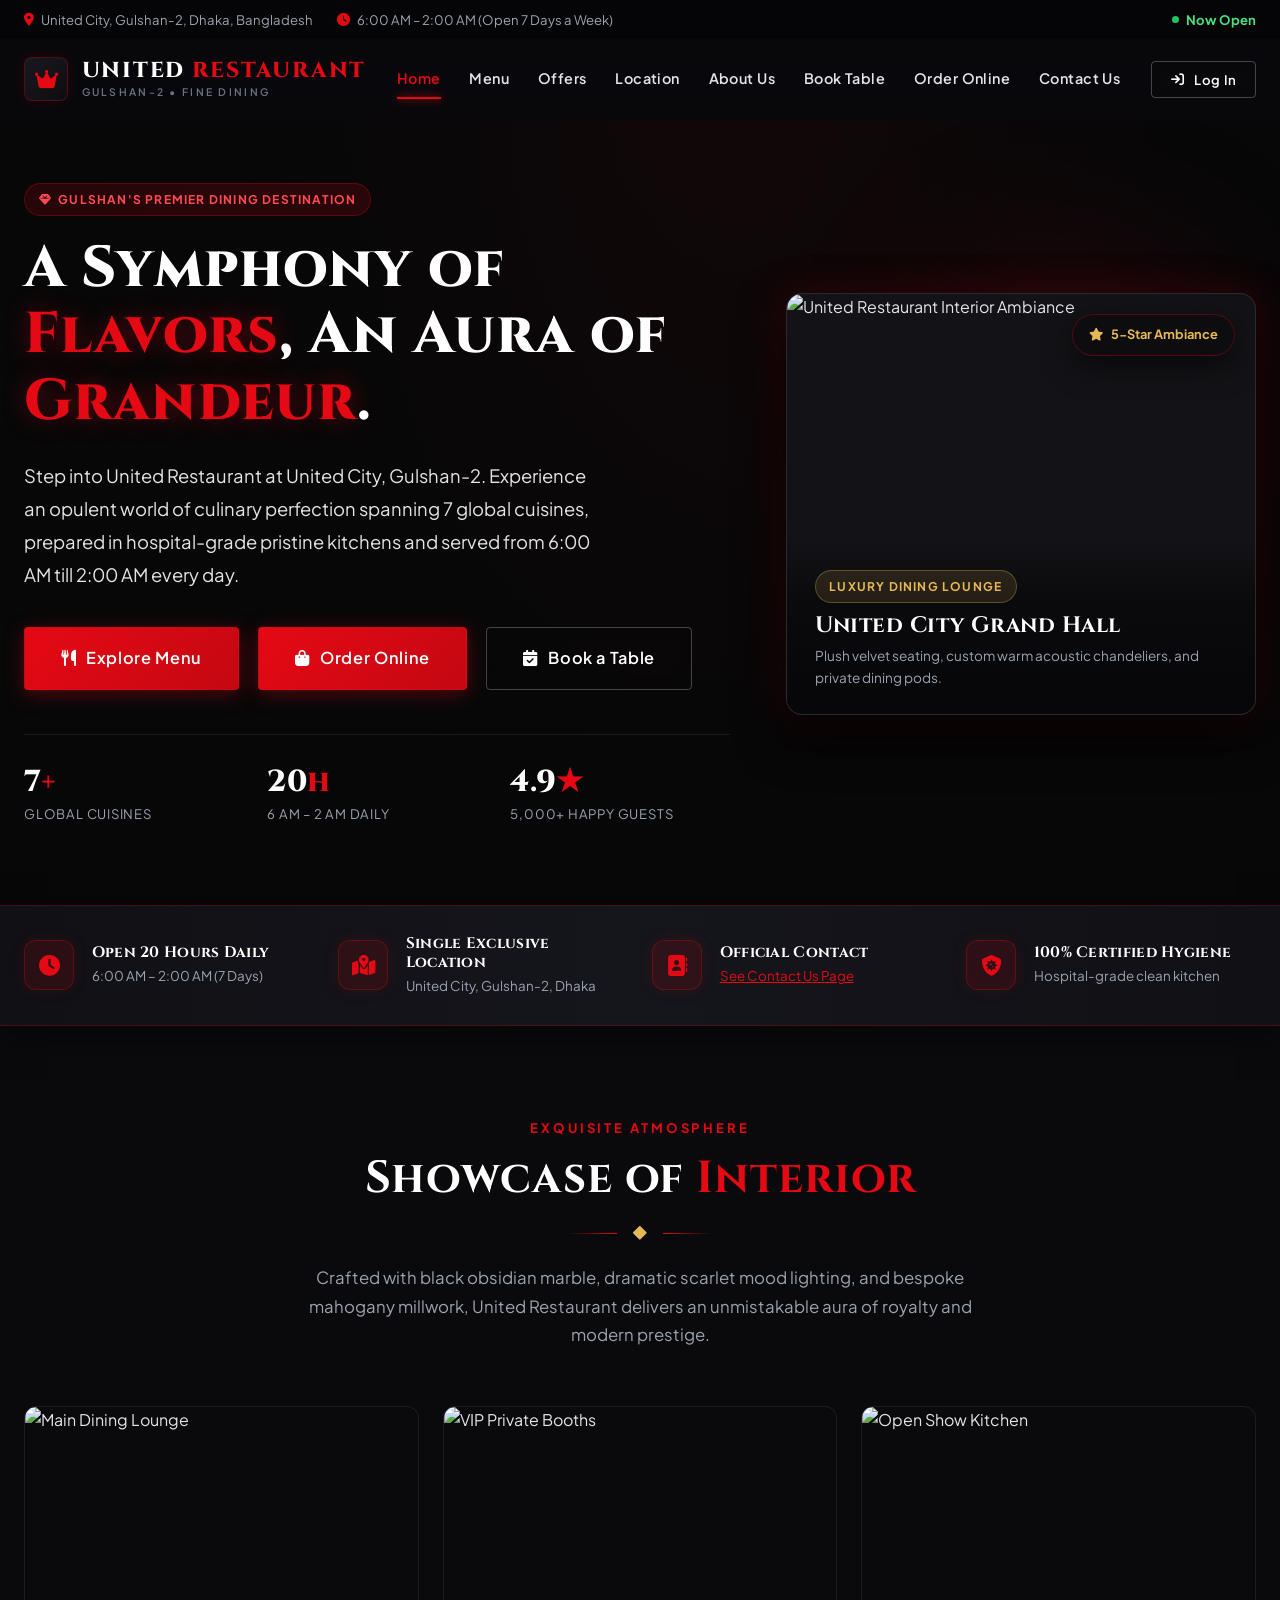
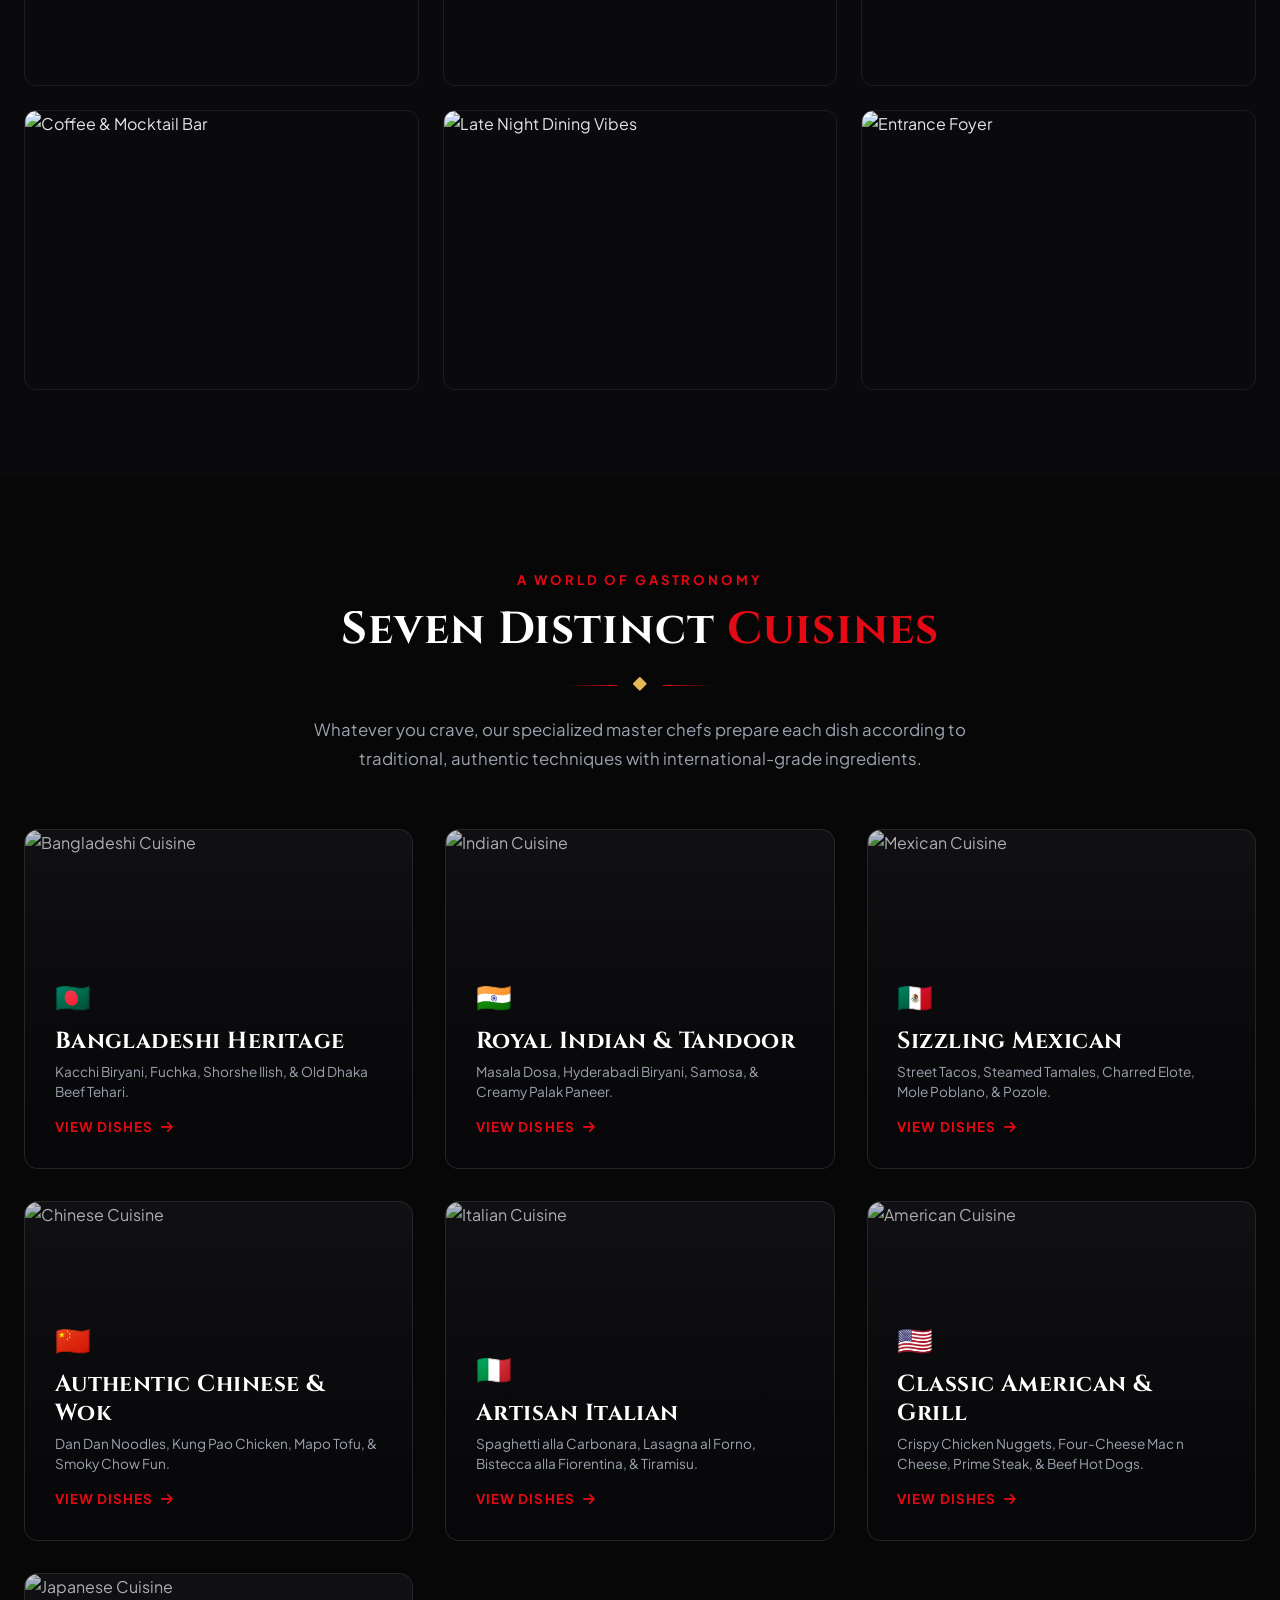
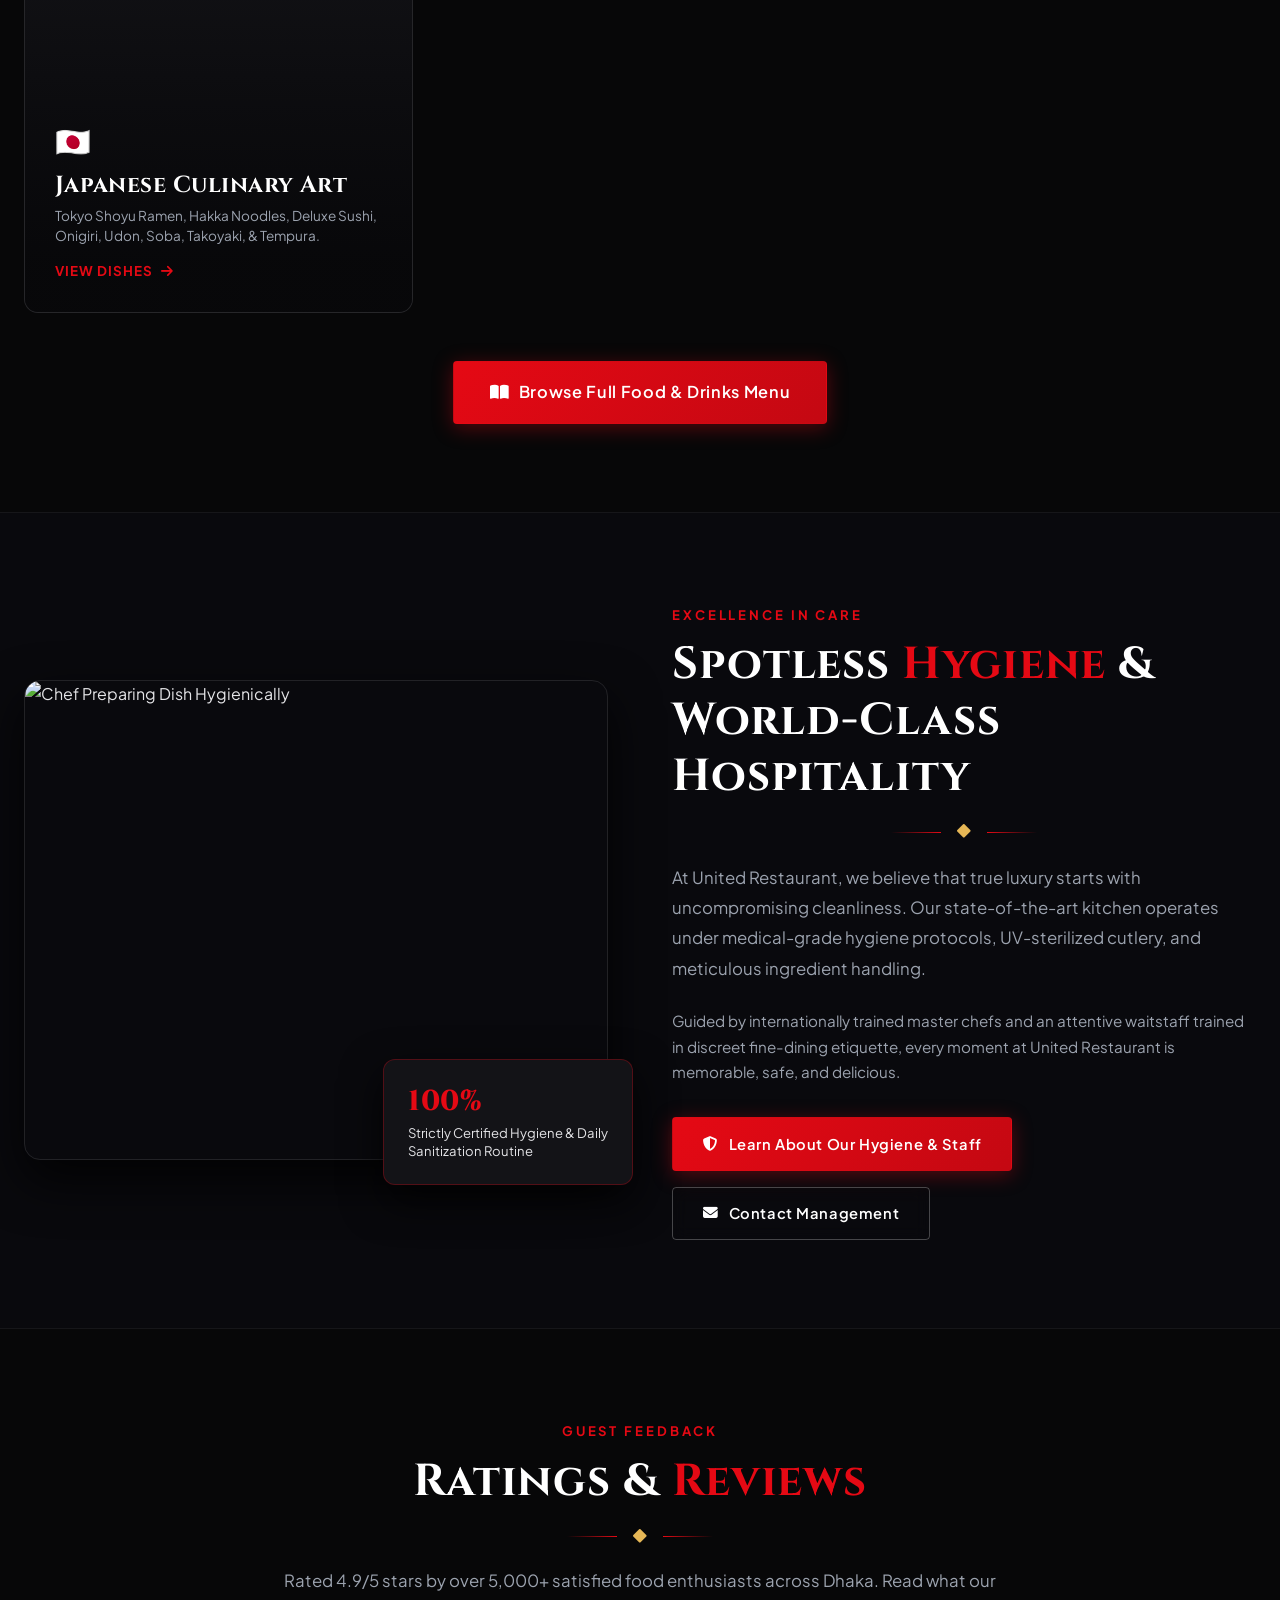
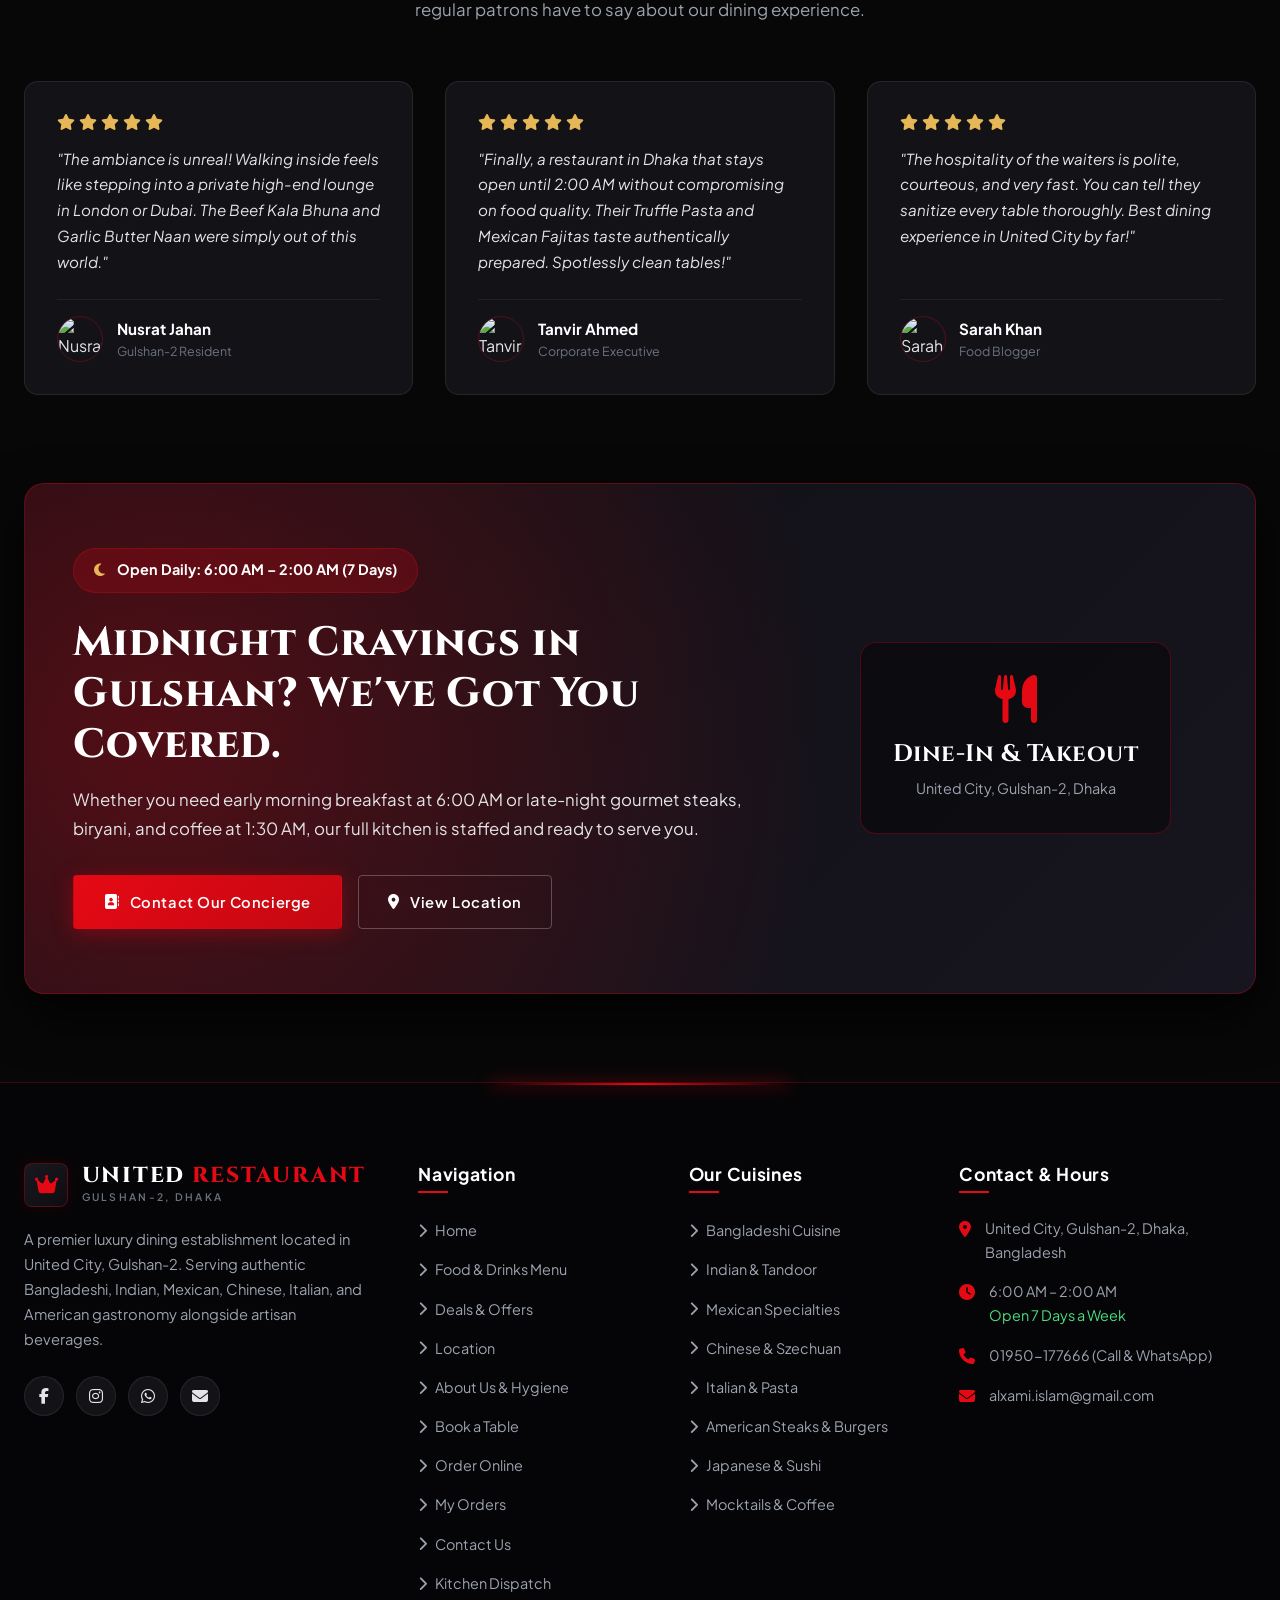
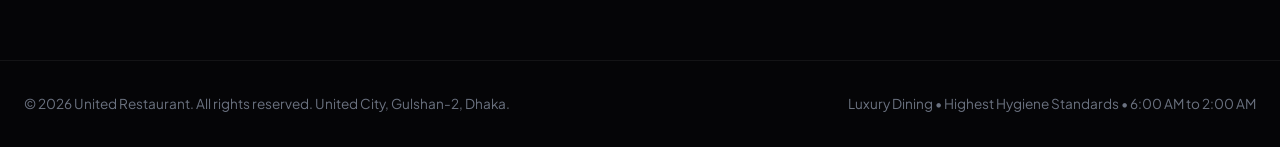
==== commit 76ff9286: "Embed mobile cart styles directly in order-online.html and bump asset cache versions to v4.0 with Ne" ====
--- a/index.html
+++ b/index.html
@@ -10,7 +10,7 @@
   <link rel="stylesheet" href="https://cdnjs.cloudflare.com/ajax/libs/font-awesome/6.5.1/css/all.min.css">
   
   <!-- Main Stylesheet -->
-  <link rel="stylesheet" href="css/style.css">
+  <link rel="stylesheet" href="css/style.css?v=4.0">
 </head>
 <body>
 
@@ -526,7 +526,7 @@
           <li><a href="order-online.html"><i class="fa-solid fa-chevron-right"></i> Order Online</a></li>
           <li><a href="my-orders.html"><i class="fa-solid fa-chevron-right"></i> My Orders</a></li>
           <li><a href="contact.html"><i class="fa-solid fa-chevron-right"></i> Contact Us</a></li>
-          <li><a href="admin-orders.html"><i class="fa-solid fa-chevron-right"></i> Kitchen Dispatch</a></li>
+          <li><a href="admin-orders.html?v=3.3"><i class="fa-solid fa-chevron-right"></i> Kitchen Dispatch</a></li>
         </ul>
       </div>
 
@@ -576,8 +576,8 @@
   <!-- Google Firebase Cloud SDK (Compat) -->
   <script src="https://www.gstatic.com/firebasejs/10.12.0/firebase-app-compat.js"></script>
   <script src="https://www.gstatic.com/firebasejs/10.12.0/firebase-firestore-compat.js"></script>
-  <script src="js/firebase-config.js?v=2.2"></script>
-  <script src="js/main.js?v=2.2"></script>
-  <script src="js/auth.js?v=2.2"></script>
+  <script src="js/firebase-config.js?v=4.0"></script>
+  <script src="js/main.js?v=4.0"></script>
+  <script src="js/auth.js?v=4.0"></script>
 </body>
 </html>
--- a/css/style.css
+++ b/css/style.css
@@ -554,13 +554,14 @@
     flex-direction: column;
     justify-content: flex-start;
     align-items: flex-start;
-    padding: 2rem 1.75rem;
-    gap: 1.25rem;
+    padding: 1.75rem 1.75rem 5.5rem 1.75rem;
+    gap: 1.15rem;
     transform: translateX(-100%);
     visibility: hidden;
     pointer-events: none;
     transition: transform var(--transition-normal), visibility var(--transition-normal);
     overflow-y: auto;
+    -webkit-overflow-scrolling: touch;
     border-top: 1px solid rgba(229, 9, 20, 0.2);
   }
 
@@ -581,7 +582,7 @@
     display: block;
   }
 
-  .nav-actions .btn-primary {
+  .nav-actions .btn-primary:not(.user-menu-btn) {
     display: none;
   }
 }
@@ -2271,23 +2272,44 @@
   background: var(--bg-card);
   border: 1px solid var(--border-red);
   color: var(--text-white);
-  padding: 1rem 1.5rem;
+  padding: 0.85rem 1.25rem;
   border-radius: 8px;
   box-shadow: 0 10px 30px rgba(0, 0, 0, 0.8), 0 0 20px var(--red-glow);
   display: flex;
   align-items: center;
   gap: 0.75rem;
-  z-index: 9999;
+  z-index: 99999;
   transform: translateY(100px);
   opacity: 0;
   transition: all var(--transition-normal);
   pointer-events: none;
+  max-width: 90vw;
 }
 
 .toast-msg.show {
   transform: translateY(0);
   opacity: 1;
   pointer-events: auto;
+}
+
+@media (max-width: 768px) {
+  .toast-msg {
+    top: 1rem;
+    bottom: auto;
+    left: 50%;
+    right: auto;
+    transform: translate(-50%, -100px);
+    width: calc(100% - 2rem);
+    max-width: 420px;
+    padding: 0.75rem 1rem;
+    font-size: 0.85rem;
+    box-shadow: 0 10px 30px rgba(0, 0, 0, 0.9), 0 0 20px var(--red-glow);
+    border-radius: 10px;
+  }
+
+  .toast-msg.show {
+    transform: translate(-50%, 0);
+  }
 }
 
 /* Animations (Safe visible default) */
@@ -2302,21 +2324,31 @@
    ========================================================================== */
 .order-layout {
   display: grid;
-  grid-template-columns: 1fr 380px;
+  grid-template-columns: minmax(0, 1fr) 380px;
   gap: 2.5rem;
   align-items: flex-start;
+  width: 100%;
+  max-width: 100%;
 }
 
 @media (max-width: 1024px) {
   .order-layout {
-    grid-template-columns: 1fr;
-  }
+    grid-template-columns: minmax(0, 1fr);
+    gap: 2rem;
+  }
+}
+
+#cart-section {
+  width: 100%;
+  max-width: 100%;
+  min-width: 0;
 }
 
 .order-items-grid {
   display: grid;
   grid-template-columns: repeat(auto-fill, minmax(280px, 1fr));
   gap: 1.5rem;
+  width: 100%;
 }
 
 .order-item-card {
@@ -2327,6 +2359,8 @@
   display: flex;
   flex-direction: column;
   transition: all var(--transition-fast);
+  width: 100%;
+  box-sizing: border-box;
 }
 
 .order-item-card:hover {
@@ -2395,6 +2429,8 @@
   justify-content: space-between;
   padding-top: 0.85rem;
   border-top: 1px solid rgba(255, 255, 255, 0.06);
+  gap: 0.5rem;
+  width: 100%;
 }
 
 .order-item-price {
@@ -2402,6 +2438,8 @@
   font-size: 1.25rem;
   font-weight: 800;
   color: var(--red-primary);
+  white-space: nowrap;
+  flex-shrink: 0;
 }
 
 .btn-add-cart {
@@ -2417,6 +2455,8 @@
   align-items: center;
   gap: 0.4rem;
   transition: all var(--transition-fast);
+  white-space: nowrap;
+  flex-shrink: 0;
 }
 
 .btn-add-cart:hover {
@@ -2426,7 +2466,7 @@
   transform: translateY(-2px);
 }
 
-/* Cart Panel (Sticky) */
+/* Cart Panel (Sticky on Desktop, Static on Mobile) */
 .cart-panel {
   position: sticky;
   top: 100px;
@@ -2435,6 +2475,9 @@
   border-radius: 16px;
   padding: 1.75rem;
   box-shadow: 0 15px 40px rgba(0, 0, 0, 0.8), 0 0 25px var(--red-glow-subtle);
+  width: 100%;
+  max-width: 100%;
+  box-sizing: border-box;
 }
 
 .cart-header {
@@ -2444,6 +2487,8 @@
   border-bottom: 1px solid rgba(255, 255, 255, 0.08);
   padding-bottom: 1rem;
   margin-bottom: 1.25rem;
+  width: 100%;
+  gap: 0.5rem;
 }
 
 .cart-header h3 {
@@ -2453,6 +2498,7 @@
   display: flex;
   align-items: center;
   gap: 0.6rem;
+  min-width: 0;
 }
 
 .cart-badge-count {
@@ -2462,22 +2508,27 @@
   font-weight: 800;
   padding: 0.2rem 0.6rem;
   border-radius: 50px;
+  white-space: nowrap;
+  flex-shrink: 0;
 }
 
 .cart-items-list {
   max-height: 340px;
   overflow-y: auto;
+  overflow-x: hidden;
   display: flex;
   flex-direction: column;
   gap: 0.85rem;
   margin-bottom: 1.25rem;
-  padding-right: 0.4rem;
+  padding-right: 0.25rem;
+  width: 100%;
 }
 
 .cart-empty-state {
   text-align: center;
   padding: 2.5rem 1rem;
   color: var(--text-dim);
+  width: 100%;
 }
 
 .cart-empty-state i {
@@ -2494,11 +2545,13 @@
   border: 1px solid rgba(255, 255, 255, 0.05);
   border-radius: 8px;
   padding: 0.75rem 0.85rem;
-  gap: 0.75rem;
+  gap: 0.6rem;
+  width: 100%;
+  box-sizing: border-box;
 }
 
 .cart-item-info {
-  flex: 1;
+  flex: 1 1 auto;
   min-width: 0;
 }
 
@@ -2506,9 +2559,10 @@
   font-size: 0.88rem;
   font-weight: 700;
   color: #fff;
-  white-space: nowrap;
-  overflow: hidden;
-  text-overflow: ellipsis;
+  white-space: normal;
+  word-break: break-word;
+  line-height: 1.3;
+  margin-bottom: 0.15rem;
 }
 
 .cart-item-unit-price {
@@ -2519,12 +2573,13 @@
 .cart-qty-controls {
   display: flex;
   align-items: center;
-  gap: 0.4rem;
+  gap: 0.35rem;
+  flex-shrink: 0;
 }
 
 .btn-qty {
-  width: 24px;
-  height: 24px;
+  width: 26px;
+  height: 26px;
   border-radius: 4px;
   background: rgba(255, 255, 255, 0.1);
   border: none;
@@ -2532,9 +2587,11 @@
   display: flex;
   align-items: center;
   justify-content: center;
-  font-size: 0.75rem;
+  font-size: 0.8rem;
+  font-weight: 700;
   cursor: pointer;
   transition: all var(--transition-fast);
+  touch-action: manipulation;
 }
 
 .btn-qty:hover {
@@ -2555,20 +2612,26 @@
   font-weight: 800;
   color: var(--red-primary);
   white-space: nowrap;
+  flex-shrink: 0;
+  text-align: right;
+  min-width: 48px;
 }
 
 .cart-summary {
   border-top: 1px solid rgba(255, 255, 255, 0.08);
   padding-top: 1rem;
   margin-bottom: 1.25rem;
+  width: 100%;
 }
 
 .cart-summary-line {
   display: flex;
   justify-content: space-between;
+  align-items: center;
   font-size: 0.88rem;
   color: var(--text-muted);
   margin-bottom: 0.4rem;
+  width: 100%;
 }
 
 .cart-total-line {
@@ -2581,12 +2644,14 @@
   padding-top: 0.5rem;
   border-top: 1px dashed rgba(255, 255, 255, 0.15);
   margin-top: 0.5rem;
+  width: 100%;
 }
 
 .cart-total-price {
   font-family: var(--font-serif);
   font-size: 1.6rem;
   color: var(--red-primary);
+  white-space: nowrap;
 }
 
 /* Modal for Checkout */
@@ -2720,6 +2785,128 @@
   padding-left: 1.25rem;
 }
 
+/* Mobile Drawer Auth & Admin Card */
+.mobile-nav-auth-card {
+  display: none;
+  width: 100%;
+}
+
+@media (max-width: 1024px) {
+  .mobile-nav-auth-card {
+    display: block;
+    width: 100%;
+    margin-top: 1rem;
+    padding-top: 1.25rem;
+    border-top: 1px solid rgba(255, 255, 255, 0.1);
+  }
+
+  .mobile-owner-box {
+    background: linear-gradient(145deg, rgba(30, 10, 12, 0.95), rgba(15, 15, 20, 0.98));
+    border: 1px solid rgba(234, 179, 8, 0.35);
+    border-radius: 14px;
+    padding: 1.25rem;
+    box-shadow: 0 10px 25px rgba(0, 0, 0, 0.6), 0 0 15px rgba(234, 179, 8, 0.1);
+    width: 100%;
+  }
+
+  .mobile-customer-box {
+    border-color: rgba(220, 38, 38, 0.3);
+    background: linear-gradient(145deg, rgba(20, 15, 18, 0.95), rgba(15, 15, 20, 0.98));
+  }
+
+  .mobile-owner-header {
+    margin-bottom: 1rem;
+    padding-bottom: 0.75rem;
+    border-bottom: 1px solid rgba(255, 255, 255, 0.08);
+  }
+
+  .mobile-owner-badge {
+    font-size: 0.72rem;
+    color: var(--gold-accent);
+    font-weight: 800;
+    text-transform: uppercase;
+    letter-spacing: 0.5px;
+    display: flex;
+    align-items: center;
+    gap: 0.4rem;
+  }
+
+  .mobile-owner-name {
+    display: block;
+    color: #fff;
+    font-size: 1.15rem;
+    font-weight: 700;
+    margin-top: 0.35rem;
+  }
+
+  .mobile-owner-email {
+    display: block;
+    color: var(--text-muted);
+    font-size: 0.82rem;
+    margin-top: 0.15rem;
+    word-break: break-all;
+  }
+
+  .mobile-owner-links {
+    display: flex;
+    flex-direction: column;
+    gap: 0.6rem;
+    margin-bottom: 1.15rem;
+  }
+
+  .mobile-admin-btn {
+    display: flex;
+    align-items: center;
+    gap: 0.75rem;
+    padding: 0.75rem 1rem;
+    background: rgba(255, 255, 255, 0.04);
+    border: 1px solid rgba(255, 255, 255, 0.08);
+    border-radius: 8px;
+    color: var(--text-light);
+    font-size: 0.9rem;
+    text-decoration: none;
+    transition: all 0.2s ease;
+    width: 100%;
+    text-align: left;
+    cursor: pointer;
+    font-family: inherit;
+  }
+
+  .mobile-admin-btn.gold-link {
+    background: rgba(234, 179, 8, 0.1);
+    border-color: rgba(234, 179, 8, 0.35);
+    color: var(--gold-accent);
+    font-weight: 700;
+  }
+
+  .mobile-admin-btn:hover, .mobile-admin-btn:active {
+    background: rgba(220, 38, 38, 0.2);
+    border-color: var(--red-primary);
+    color: #fff;
+  }
+
+  .mobile-nav-logout-btn {
+    width: 100%;
+    justify-content: center;
+    padding: 0.75rem;
+    border-color: rgba(220, 38, 38, 0.5);
+    color: #f87171;
+    font-weight: 600;
+    font-size: 0.92rem;
+    background: rgba(220, 38, 38, 0.08);
+    display: flex;
+    align-items: center;
+    gap: 0.5rem;
+    border-radius: 8px;
+  }
+
+  .mobile-nav-logout-btn:hover, .mobile-nav-logout-btn:active {
+    background: #b91c1c;
+    color: #fff;
+    border-color: #b91c1c;
+  }
+}
+
 /* Auth Modal Specifics */
 .auth-modal-box {
   max-width: 480px;
@@ -2889,6 +3076,60 @@
   gap: 1rem;
   padding-top: 1rem;
   border-top: 1px dashed rgba(255, 255, 255, 0.1);
+}
+
+/* Order Card Responsive Actions & Dispatch Buttons */
+.order-card-actions {
+  display: flex;
+  justify-content: space-between;
+  align-items: center;
+  flex-wrap: wrap;
+  gap: 0.75rem;
+  padding-top: 0.85rem;
+  border-top: 1px solid rgba(255, 255, 255, 0.06);
+  width: 100%;
+  box-sizing: border-box;
+}
+
+.order-card-status-btns {
+  display: flex;
+  gap: 0.5rem;
+  flex-wrap: wrap;
+  align-items: center;
+}
+
+.order-card-status-btns:empty {
+  display: none;
+}
+
+.order-card-contact-btns {
+  display: flex;
+  gap: 0.5rem;
+  flex-wrap: wrap;
+  align-items: center;
+  max-width: 100%;
+  box-sizing: border-box;
+}
+
+.btn-customer-contact {
+  border-color: #22c55e !important;
+  color: #22c55e !important;
+  display: inline-flex;
+  align-items: center;
+  gap: 0.45rem;
+  word-break: break-word;
+}
+
+.btn-customer-contact:hover {
+  background: rgba(34, 197, 94, 0.15) !important;
+  color: #4ade80 !important;
+}
+
+.btn-kitchen-slip {
+  display: inline-flex;
+  align-items: center;
+  gap: 0.45rem;
+  white-space: nowrap;
 }
 
 .cod-highlight-box {
@@ -2971,13 +3212,41 @@
   font-weight: 800;
 }
 
+.admin-float-toggle {
+  background: transparent;
+  border: none;
+  color: var(--gold-accent);
+  cursor: pointer;
+  padding: 0.2rem 0.35rem;
+  font-size: 0.75rem;
+  display: flex;
+  align-items: center;
+  justify-content: center;
+  transition: transform 0.2s;
+  outline: none;
+}
+
+.admin-floating-bar.minimized {
+  padding: 0.35rem 0.6rem;
+  gap: 0.35rem;
+}
+
+.admin-floating-bar.minimized .admin-float-btn {
+  display: none !important;
+}
+
+.admin-floating-bar.minimized .admin-role-label {
+  display: none !important;
+}
+
 /* ==========================================================================
    MOBILE DESIGN PERFECTION (iPhone 16, Android, Tablets: 320px - 768px)
    ========================================================================== */
 @media (max-width: 640px) {
   /* Site Header & Brand */
   .site-header {
-    height: 66px;
+    height: auto;
+    min-height: 66px;
   }
   .navbar {
     height: 66px;
@@ -3102,16 +3371,131 @@
     font-size: 0.8rem;
   }
 
+  /* Container mobile padding */
+  .container {
+    padding: 0 1rem;
+  }
+
+  /* Cart & Order Online Mobile Responsiveness */
+  .order-items-grid {
+    grid-template-columns: minmax(0, 1fr);
+    gap: 1.25rem;
+  }
+
+  .cart-panel {
+    position: static;
+    padding: 1.15rem 0.9rem;
+    border-radius: 12px;
+  }
+
+  #cart-section {
+    margin-bottom: 5.5rem; /* Ensures the checkout button easily scrolls well above the bottom floating bar */
+  }
+
+  .cart-header h3 {
+    font-size: 1.15rem;
+  }
+
+  .cart-total-price {
+    font-size: 1.35rem;
+  }
+
   /* Admin Floating Bar on Mobile */
   .admin-floating-bar {
-    bottom: 4.5rem;
-    right: 0.85rem;
+    bottom: 4.8rem;
+    right: 0.75rem;
     padding: 0.35rem 0.5rem 0.35rem 0.75rem;
+    gap: 0.45rem;
+    max-width: calc(100vw - 1.5rem);
+  }
+  .admin-float-btn {
+    padding: 0.32rem 0.65rem;
+    font-size: 0.72rem;
+  }
+
+  /* Order Card Responsive Adjustments for Tablets & Mobile */
+  .order-card {
+    padding: 1.15rem 1rem;
+    overflow: hidden;
+  }
+
+  .order-card-actions {
+    flex-direction: column;
+    align-items: stretch;
+    gap: 0.75rem;
+    width: 100%;
+  }
+
+  .order-card-status-btns {
+    width: 100%;
+    flex-direction: column;
+    align-items: stretch;
+  }
+
+  .order-card-status-btns .btn {
+    width: 100%;
+    justify-content: center;
+  }
+
+  .order-card-contact-btns {
+    width: 100%;
+    display: flex;
+    flex-wrap: wrap;
     gap: 0.5rem;
-  }
-  .admin-float-btn {
-    padding: 0.35rem 0.75rem;
-    font-size: 0.76rem;
+    align-items: stretch;
+  }
+
+  .order-card-contact-btns .btn,
+  .order-card-contact-btns .btn-customer-contact {
+    flex: 1 1 180px;
+    justify-content: center;
+    text-align: center;
+    min-width: 0;
+  }
+
+  .order-card-contact-btns .btn-kitchen-slip {
+    flex: 1 1 auto;
+    justify-content: center;
+  }
+
+  .order-card-footer {
+    flex-direction: column;
+    align-items: stretch;
+    gap: 0.75rem;
+  }
+
+  .order-card-footer > div:last-child {
+    display: flex;
+    flex-wrap: wrap;
+    width: 100%;
+    gap: 0.5rem;
+  }
+
+  .order-card-footer .btn {
+    flex: 1 1 160px;
+    justify-content: center;
+  }
+}
+
+@media (max-width: 520px) {
+  .order-card {
+    padding: 1rem 0.85rem;
+  }
+
+  .order-card-contact-btns {
+    flex-direction: column !important;
+    width: 100% !important;
+    gap: 0.5rem !important;
+  }
+
+  .order-card-contact-btns .btn,
+  .order-card-contact-btns .btn-customer-contact,
+  .order-card-contact-btns .btn-kitchen-slip {
+    width: 100% !important;
+    flex: 1 1 100% !important;
+    justify-content: center !important;
+    text-align: center !important;
+    box-sizing: border-box !important;
   }
 }
 
@@ -3134,5 +3518,272 @@
   }
 }
 
-
-
+/* ==========================================
+   ROLE-BASED ACCESS CONTROL (RBAC) STYLING
+   Tiers: Customer, Staff, Admin
+   ========================================== */
+
+.badge-staff {
+  background: rgba(99, 102, 241, 0.15);
+  color: #a5b4fc;
+  border: 1px solid rgba(99, 102, 241, 0.4);
+}
+
+.badge-admin {
+  background: rgba(234, 179, 8, 0.15);
+  color: var(--gold-accent);
+  border: 1px solid rgba(234, 179, 8, 0.4);
+}
+
+.badge-customer {
+  background: rgba(255, 255, 255, 0.08);
+  color: var(--text-light);
+  border: 1px solid rgba(255, 255, 255, 0.15);
+}
+
+.role-pill {
+  display: inline-flex;
+  align-items: center;
+  gap: 0.4rem;
+  padding: 0.25rem 0.65rem;
+  border-radius: 999px;
+  font-size: 0.75rem;
+  font-weight: 700;
+  text-transform: uppercase;
+  letter-spacing: 0.5px;
+}
+
+.role-pill.admin {
+  background: rgba(234, 179, 8, 0.15);
+  color: var(--gold-accent);
+  border: 1px solid rgba(234, 179, 8, 0.4);
+}
+
+.role-pill.staff {
+  background: rgba(99, 102, 241, 0.15);
+  color: #a5b4fc;
+  border: 1px solid rgba(99, 102, 241, 0.4);
+}
+
+.role-pill.customer {
+  background: rgba(255, 255, 255, 0.08);
+  color: var(--text-light);
+  border: 1px solid rgba(255, 255, 255, 0.15);
+}
+
+/* Admin Tabs (Live Orders / User Management / Menu Management) */
+.admin-nav-tabs {
+  display: flex;
+  gap: 0.5rem;
+  border-bottom: 1px solid rgba(255, 255, 255, 0.1);
+  margin-bottom: 2rem;
+  overflow-x: auto;
+  padding-bottom: 0.25rem;
+  -webkit-overflow-scrolling: touch;
+}
+
+.admin-nav-tab {
+  padding: 0.85rem 1.4rem;
+  border: none;
+  background: transparent;
+  color: var(--text-muted);
+  font-size: 0.95rem;
+  font-weight: 600;
+  cursor: pointer;
+  border-bottom: 2px solid transparent;
+  transition: all 0.2s ease;
+  display: flex;
+  align-items: center;
+  gap: 0.6rem;
+  white-space: nowrap;
+  font-family: inherit;
+  border-radius: 8px 8px 0 0;
+}
+
+.admin-nav-tab:hover {
+  color: #fff;
+  background: rgba(255, 255, 255, 0.04);
+}
+
+.admin-nav-tab.active {
+  color: var(--gold-accent);
+  border-bottom-color: var(--gold-accent);
+  background: rgba(234, 179, 8, 0.08);
+}
+
+/* Mobile Drawer Staff Box */
+@media (max-width: 1024px) {
+  .mobile-staff-box {
+    border-color: rgba(99, 102, 241, 0.4);
+    background: linear-gradient(145deg, rgba(20, 20, 38, 0.95), rgba(15, 15, 25, 0.98));
+    box-shadow: 0 10px 25px rgba(0, 0, 0, 0.6), 0 0 15px rgba(99, 102, 241, 0.15);
+  }
+
+  .mobile-staff-badge {
+    color: #818cf8 !important;
+  }
+
+  .mobile-admin-btn.staff-link {
+    background: rgba(99, 102, 241, 0.12);
+    border-color: rgba(99, 102, 241, 0.35);
+    color: #a5b4fc;
+    font-weight: 700;
+  }
+}
+
+/* User Management Table & Action Buttons */
+.rbac-user-table {
+  width: 100%;
+  border-collapse: separate;
+  border-spacing: 0;
+  margin-top: 1rem;
+}
+
+.rbac-user-table th {
+  background: rgba(255, 255, 255, 0.03);
+  padding: 0.85rem 1rem;
+  font-size: 0.8rem;
+  text-transform: uppercase;
+  color: var(--text-muted);
+  font-weight: 700;
+  letter-spacing: 0.5px;
+  border-bottom: 1px solid rgba(255, 255, 255, 0.08);
+  text-align: left;
+}
+
+.rbac-user-table td {
+  padding: 1rem;
+  border-bottom: 1px solid rgba(255, 255, 255, 0.05);
+  vertical-align: middle;
+}
+
+.rbac-user-table tr:hover td {
+  background: rgba(255, 255, 255, 0.02);
+}
+
+.btn-promote {
+  background: rgba(99, 102, 241, 0.15);
+  border: 1px solid rgba(99, 102, 241, 0.4);
+  color: #c7d2fe;
+  font-size: 0.8rem;
+  font-weight: 600;
+  padding: 0.4rem 0.75rem;
+  border-radius: 6px;
+  cursor: pointer;
+  transition: all 0.2s;
+  display: inline-flex;
+  align-items: center;
+  gap: 0.4rem;
+}
+
+.btn-promote:hover {
+  background: #6366f1;
+  color: #fff;
+  border-color: #6366f1;
+}
+
+.btn-demote {
+  background: rgba(220, 38, 38, 0.12);
+  border: 1px solid rgba(220, 38, 38, 0.4);
+  color: #fca5a5;
+  font-size: 0.8rem;
+  font-weight: 600;
+  padding: 0.4rem 0.75rem;
+  border-radius: 6px;
+  cursor: pointer;
+  transition: all 0.2s;
+  display: inline-flex;
+  align-items: center;
+  gap: 0.4rem;
+}
+
+.btn-demote:hover {
+  background: #dc2626;
+  color: #fff;
+  border-color: #dc2626;
+}
+
+/* Profile Layout */
+.profile-card {
+  background: var(--bg-card);
+  border: 1px solid rgba(255, 255, 255, 0.08);
+  border-radius: 14px;
+  padding: 2rem;
+  margin-bottom: 2rem;
+  box-shadow: 0 10px 30px rgba(0, 0, 0, 0.4);
+}
+
+/* Profile Picture & Avatar Styles */
+.avatar-upload-wrap {
+  position: relative;
+  width: 84px;
+  height: 84px;
+  border-radius: 50%;
+  flex-shrink: 0;
+}
+
+.avatar-image-frame {
+  width: 100%;
+  height: 100%;
+  border-radius: 50%;
+  border: 2px solid var(--gold-accent);
+  overflow: hidden;
+  background: #111116;
+  display: flex;
+  align-items: center;
+  justify-content: center;
+  box-shadow: 0 0 15px rgba(234, 179, 8, 0.25);
+  position: relative;
+}
+
+.avatar-image-frame img {
+  width: 100%;
+  height: 100%;
+  object-fit: cover;
+  display: block;
+}
+
+.avatar-silhouette-icon {
+  font-size: 2.2rem;
+  color: rgba(255, 255, 255, 0.35);
+}
+
+.avatar-camera-btn {
+  position: absolute;
+  bottom: 0;
+  right: 0;
+  width: 28px;
+  height: 28px;
+  border-radius: 50%;
+  background: var(--red-primary);
+  border: 2px solid #060609;
+  color: #fff;
+  display: flex;
+  align-items: center;
+  justify-content: center;
+  font-size: 0.75rem;
+  cursor: pointer;
+  transition: transform 0.2s, background 0.2s;
+  box-shadow: 0 2px 8px rgba(0,0,0,0.5);
+}
+
+.avatar-camera-btn:hover {
+  background: var(--gold-accent);
+  color: #000;
+  transform: scale(1.12);
+}
+
+.nav-avatar-img {
+  width: 22px;
+  height: 22px;
+  border-radius: 50%;
+  object-fit: cover;
+  border: 1px solid var(--gold-accent);
+  display: inline-block;
+  vertical-align: middle;
+}
+
+
+
+
+
